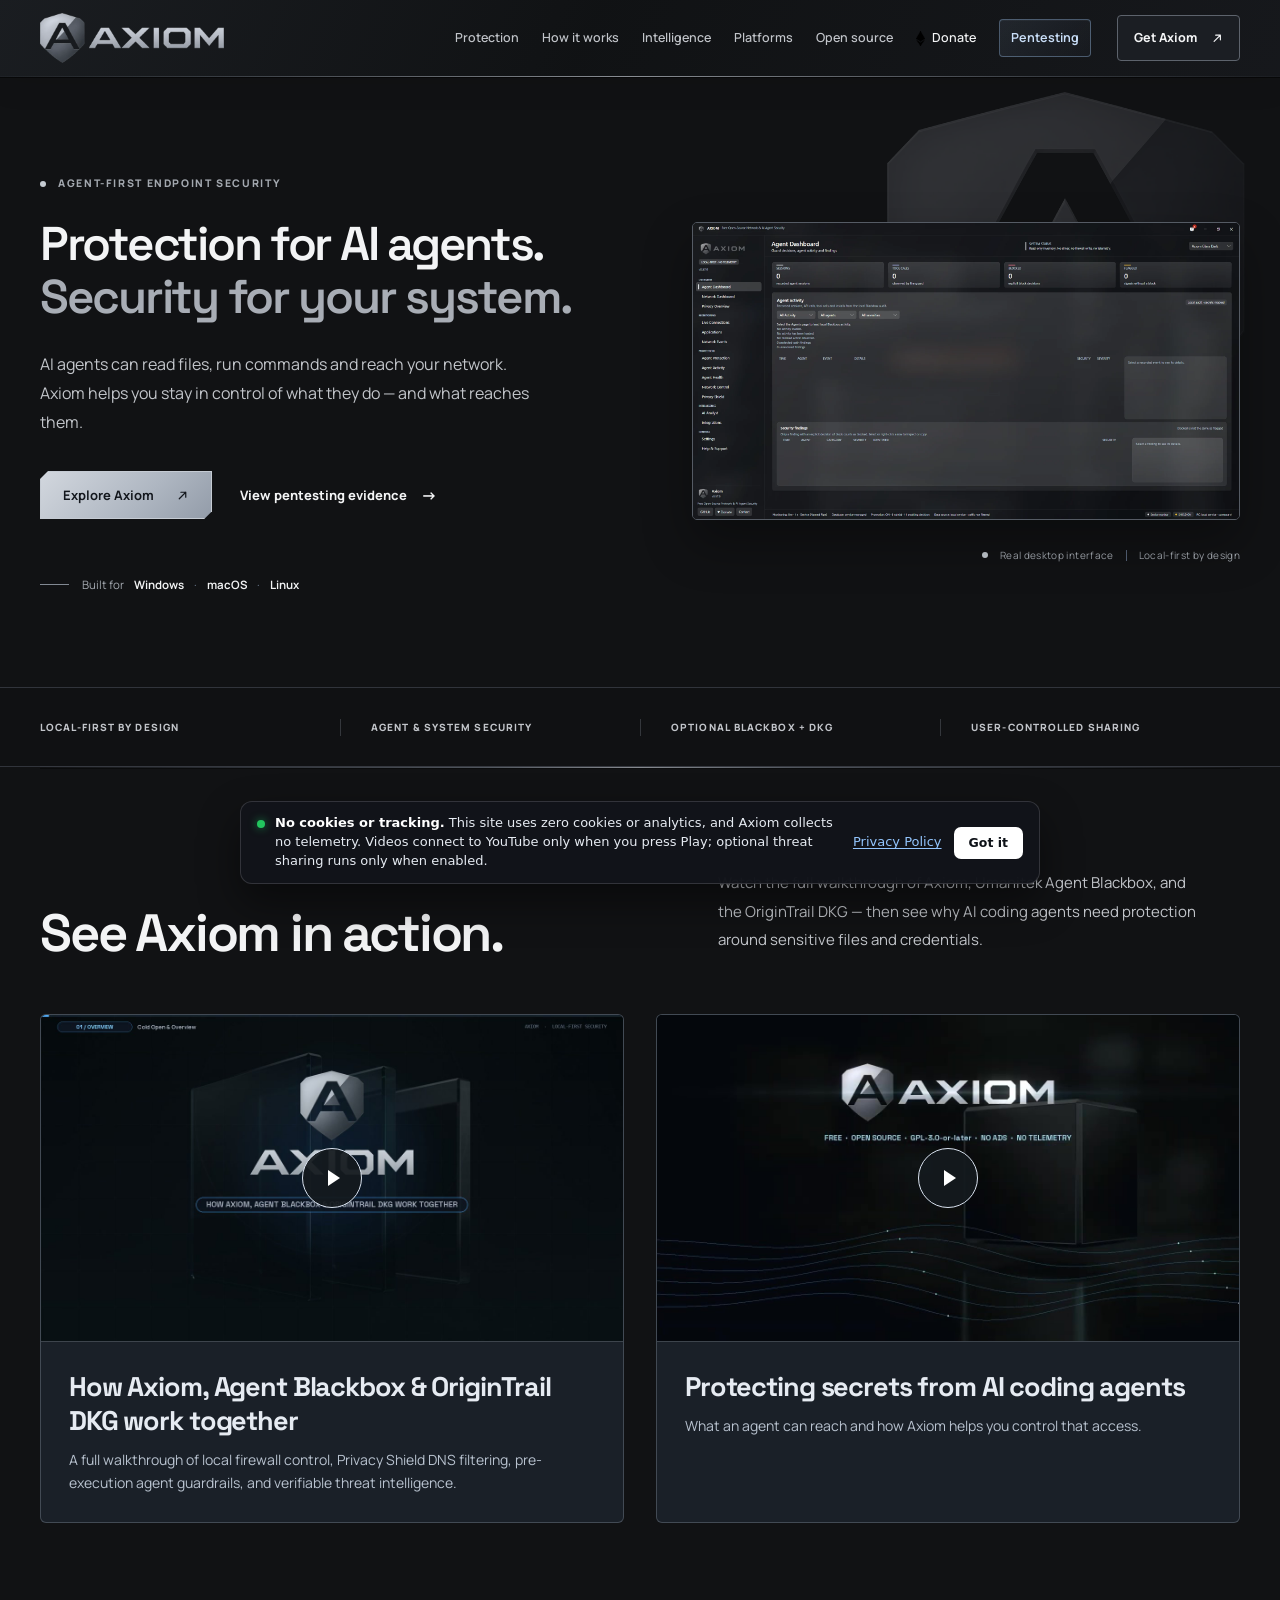
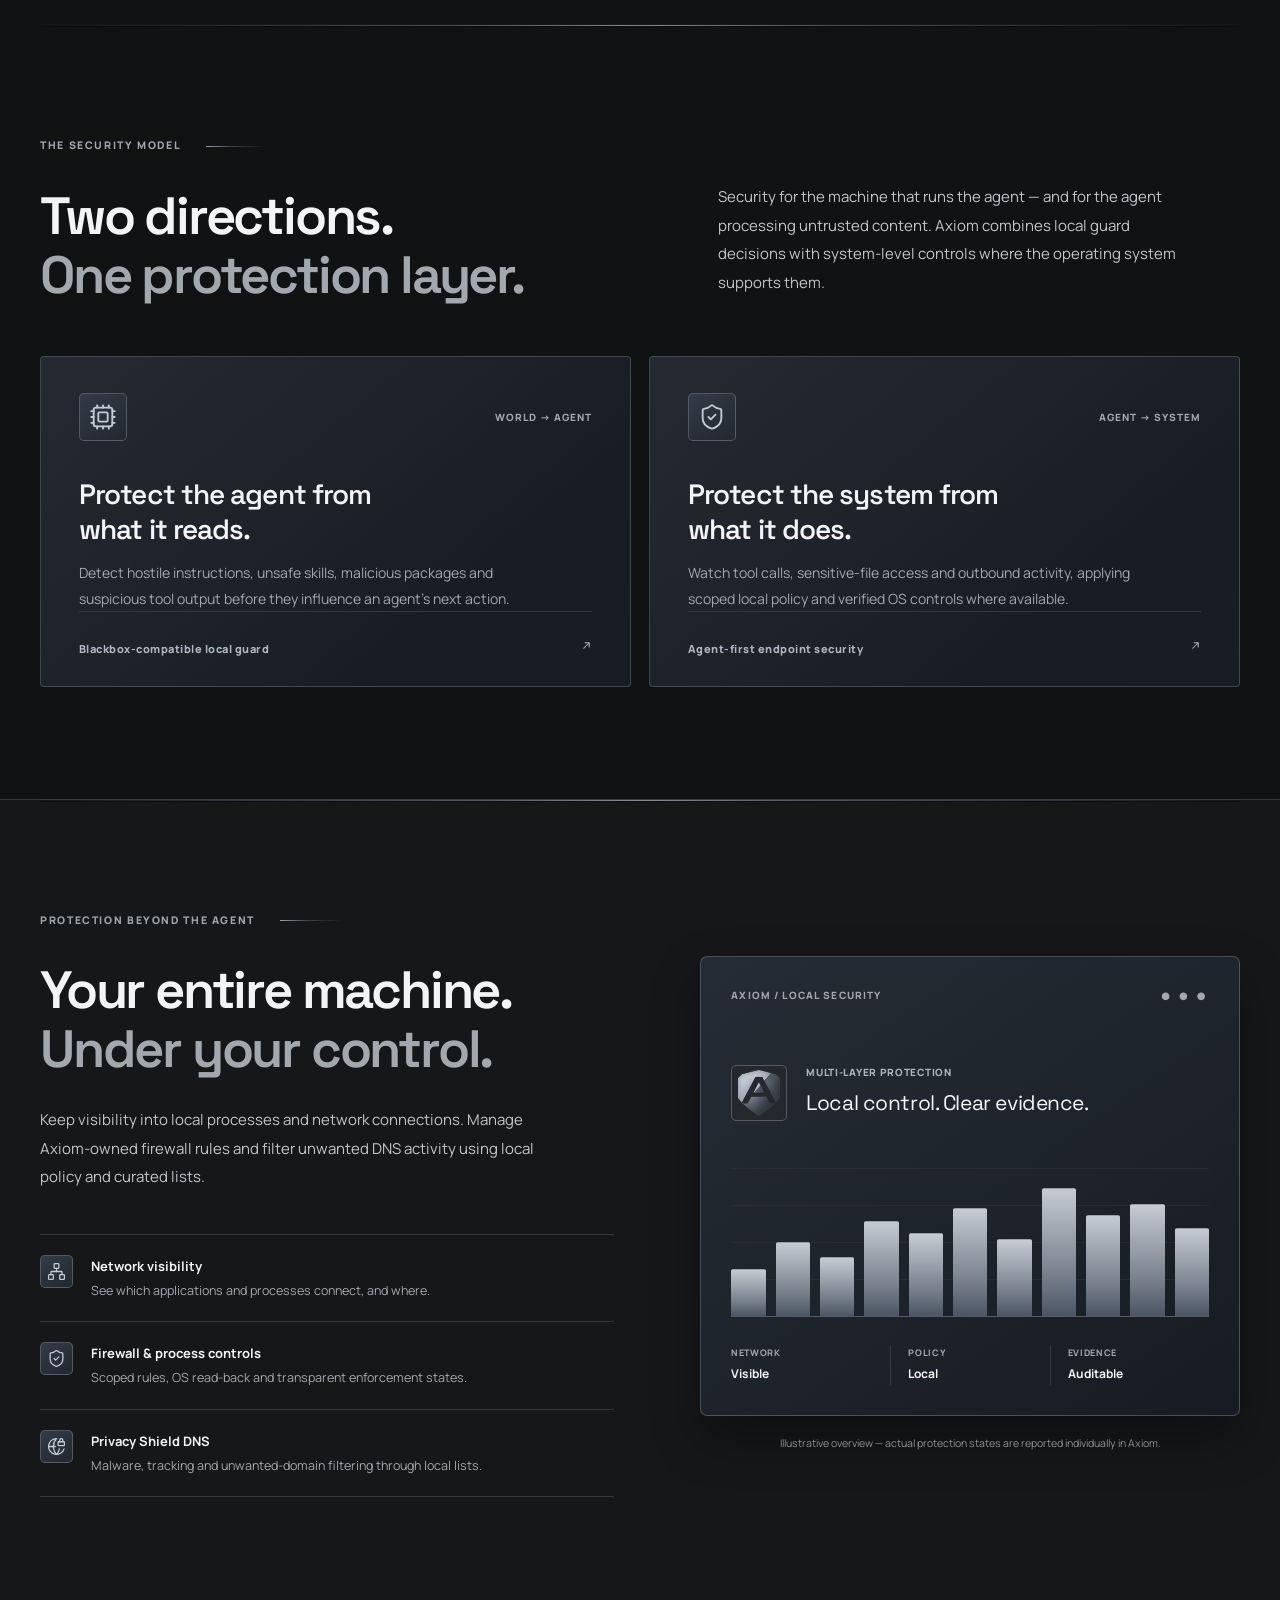
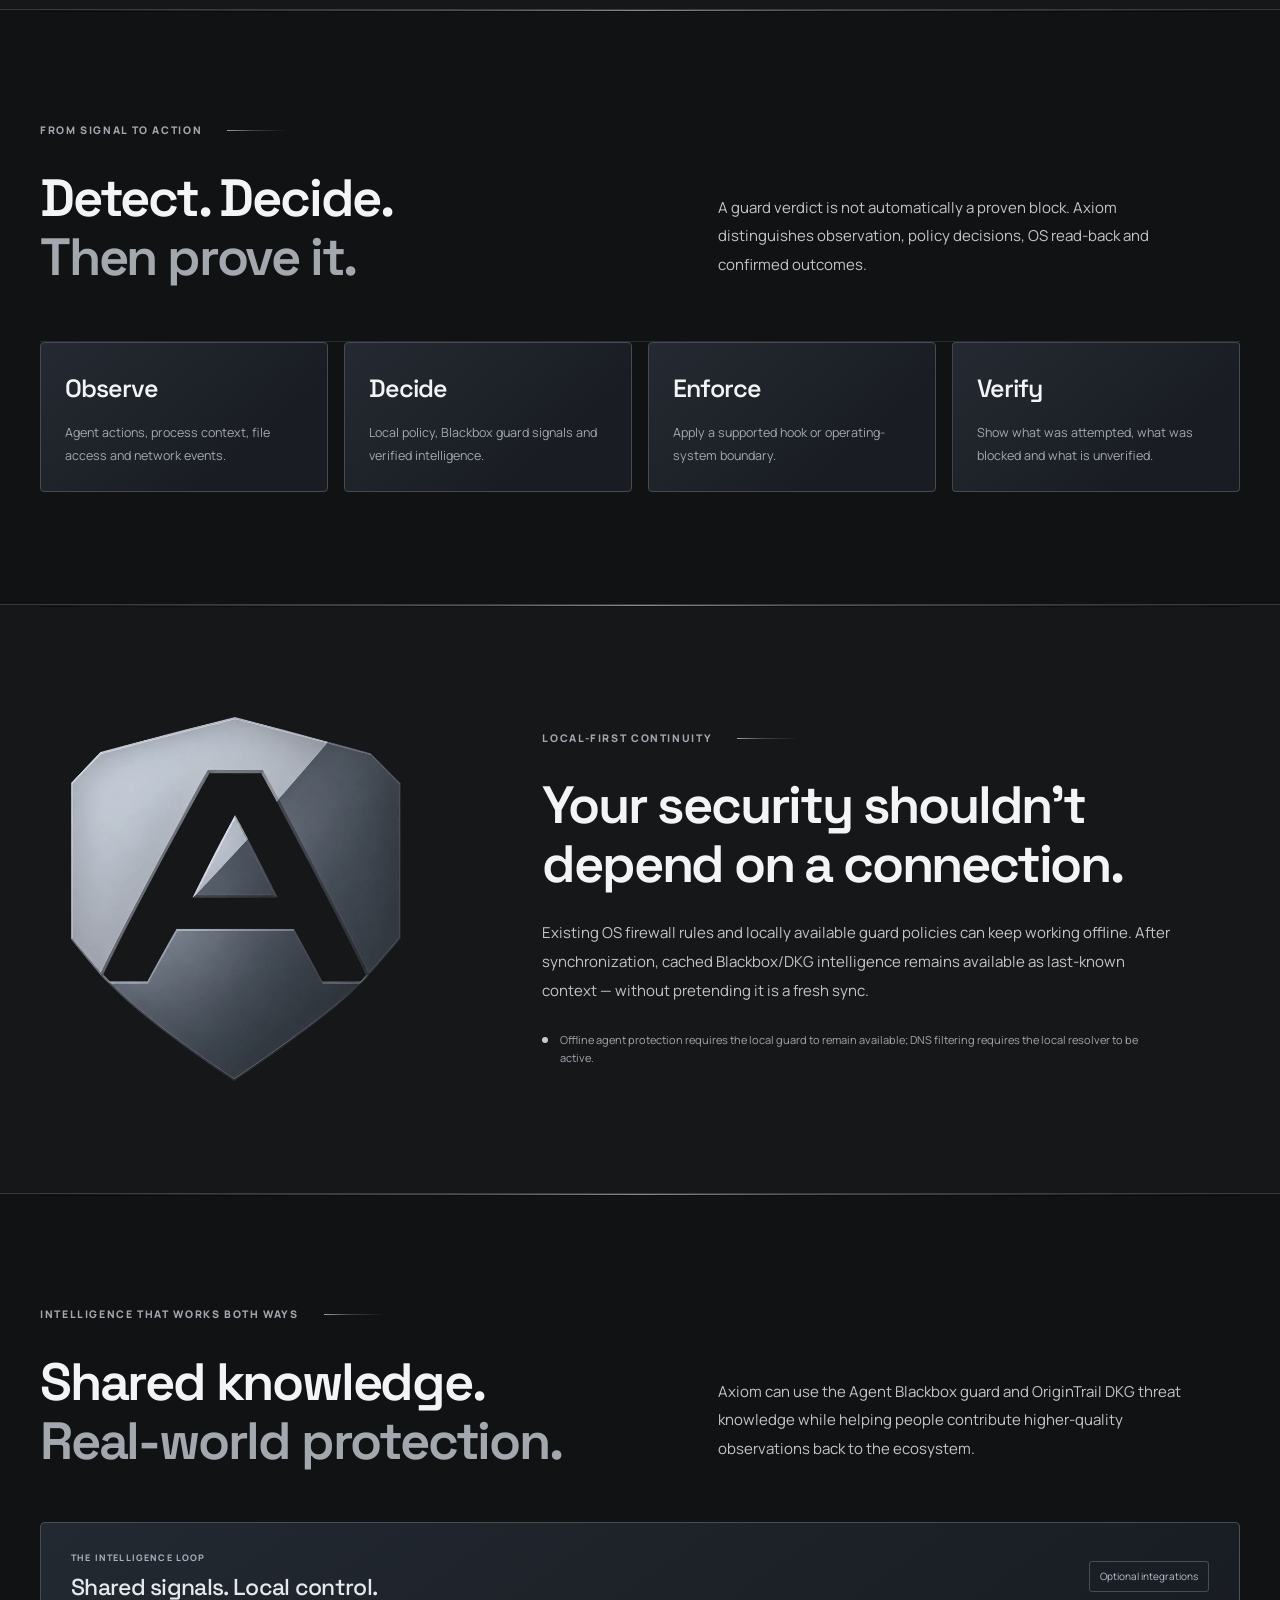
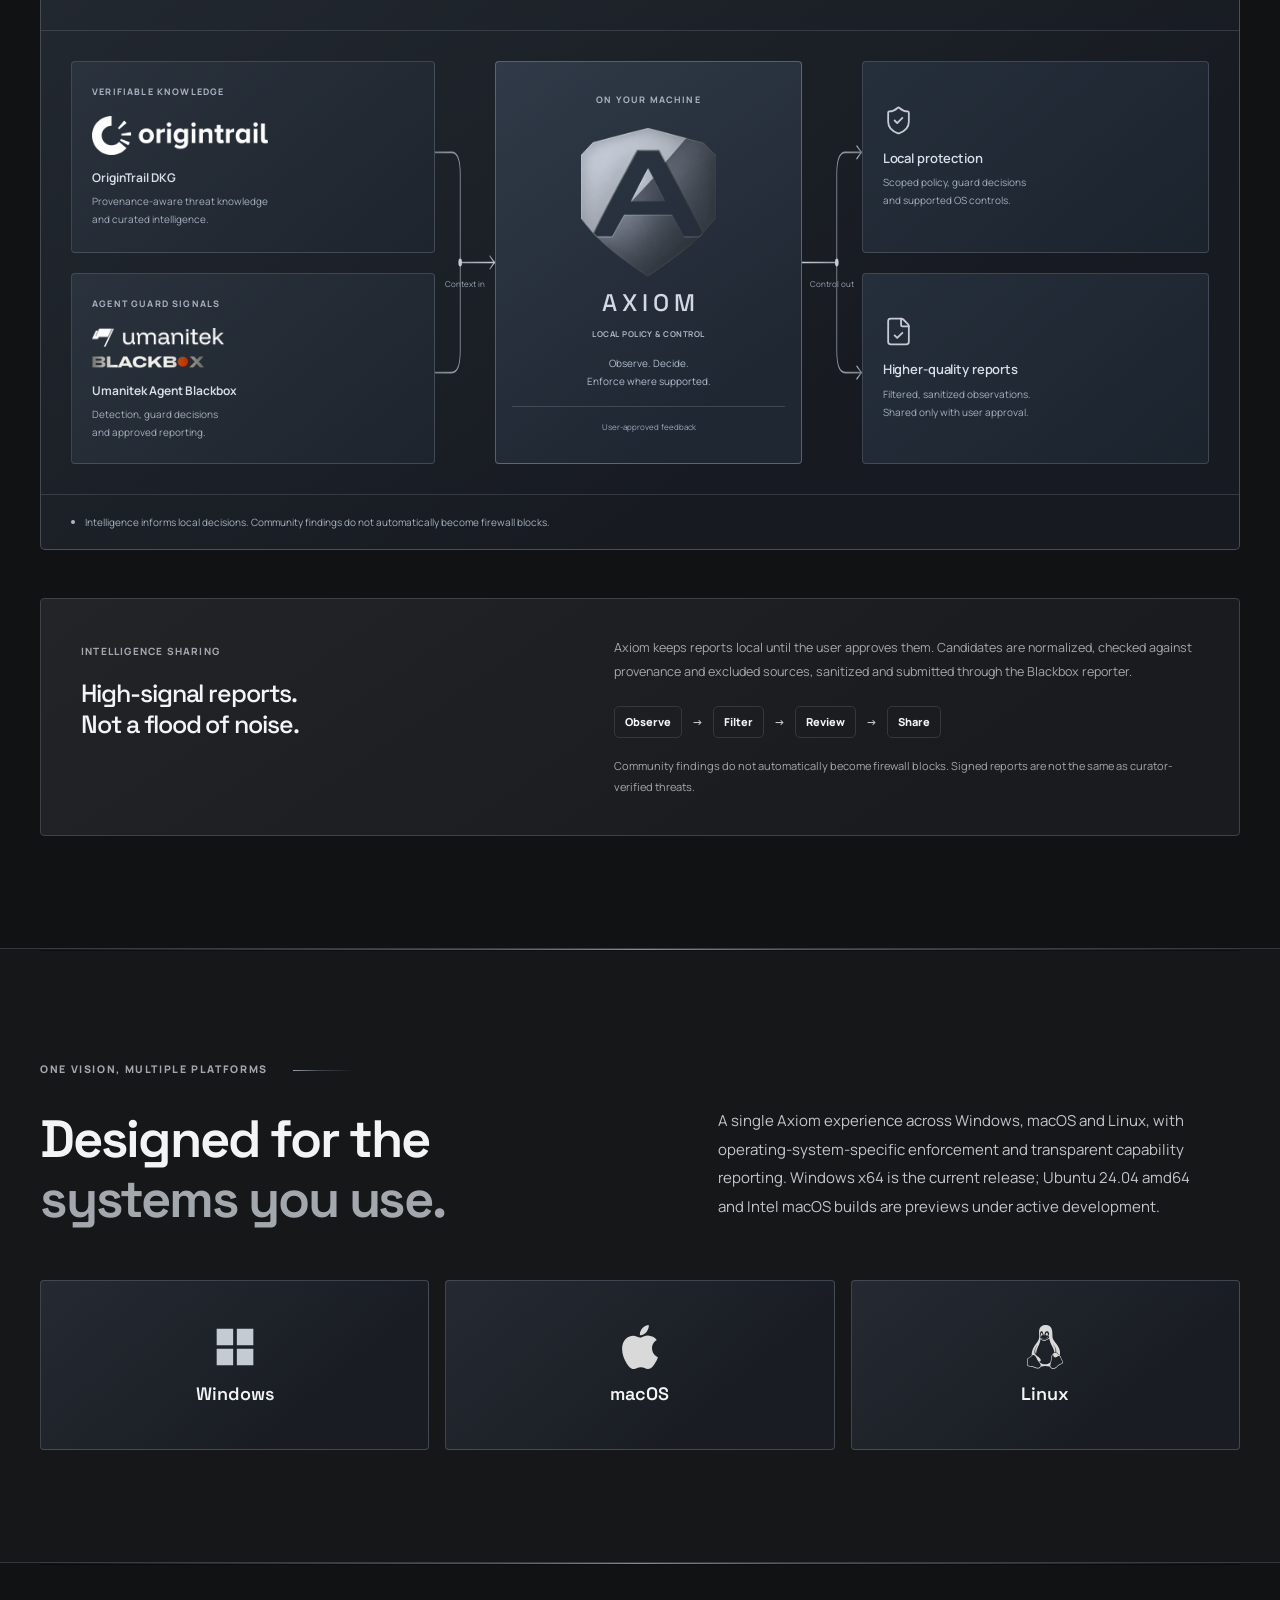
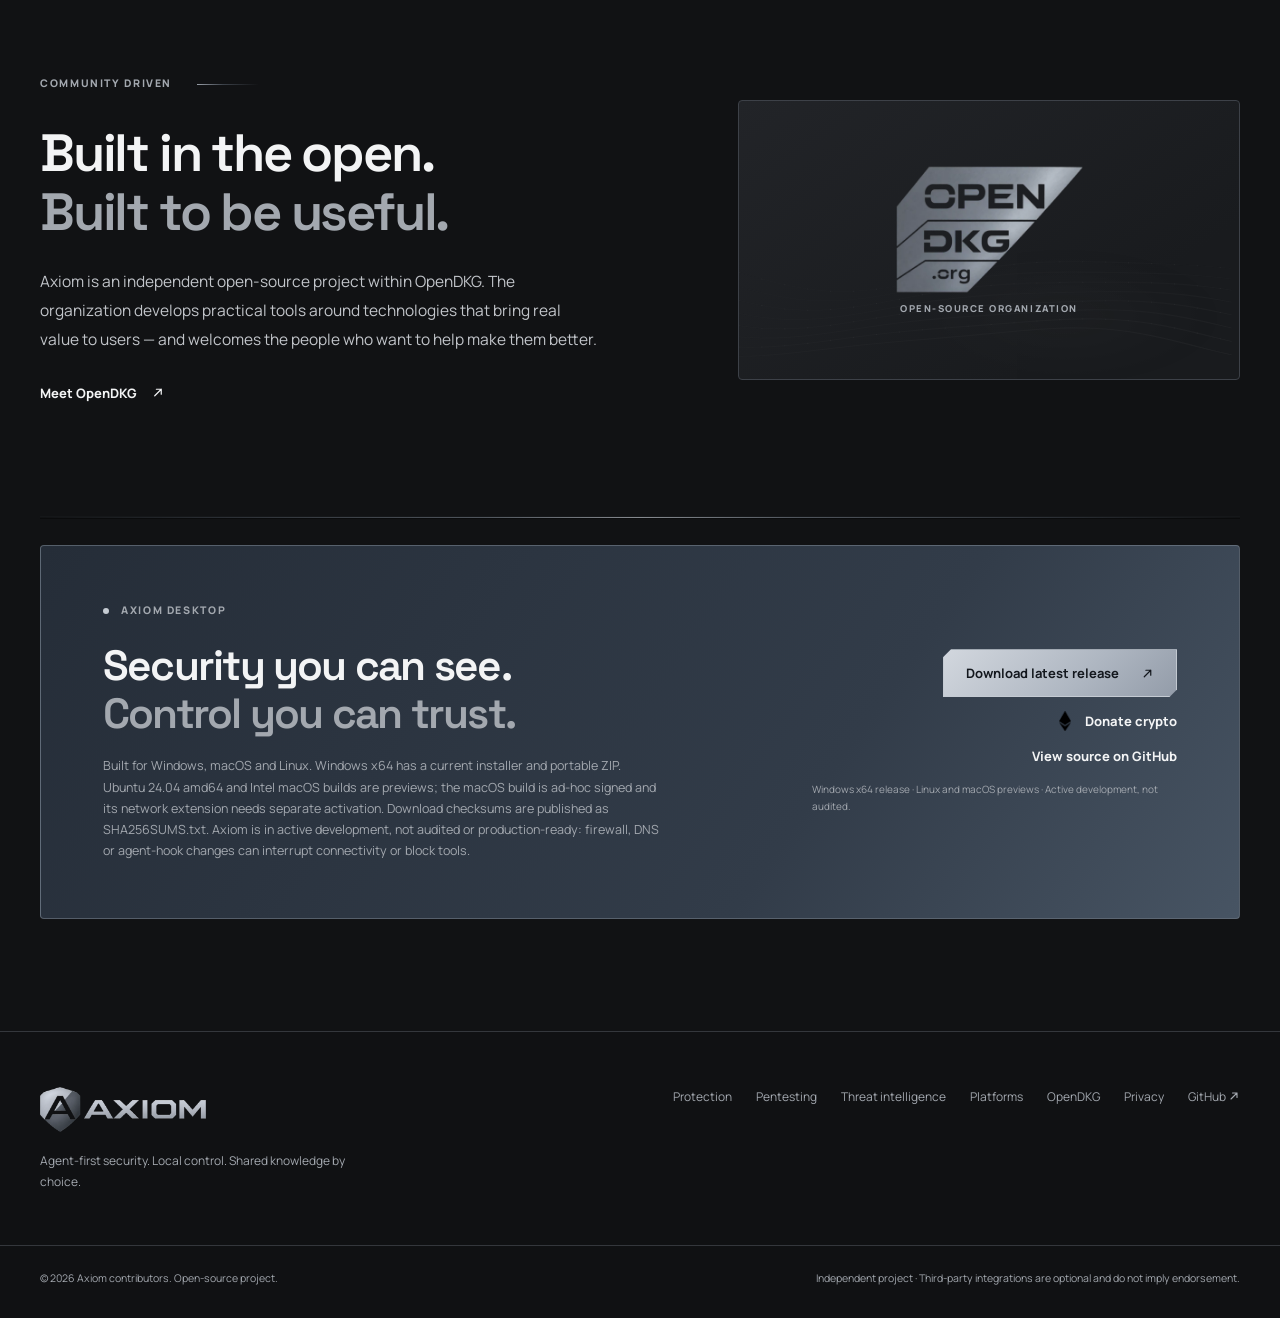
==== axiom/index.html @ 223e9788 "Initial commit: unify opendkg.org and axiom websites" ====
<!doctype html>
<!-- Source: OpenDKG/Axiom-Website. Served at https://opendkg.org/axiom/ via the opendkg.org Pages build. -->
<html lang="en">
<head>
  <meta charset="utf-8">
  <meta name="viewport" content="width=device-width, initial-scale=1">
  <meta name="theme-color" content="#111317">
  <meta name="description" content="Axiom is an agent-first, local-first security application for Windows, macOS and Linux. Protect AI agents and the systems they run on, with optional Agent Blackbox and OriginTrail DKG intelligence.">
  <meta property="og:type" content="website">
  <meta property="og:title" content="Axiom — Protection for AI agents and your system">
  <meta property="og:description" content="Agent-first protection. Local system controls. Shared intelligence, under your control.">
  <meta property="og:image" content="https://opendkg.org/axiom/assets/axiom-glass-dark-agent-dashboard.webp">
  <link rel="canonical" href="https://opendkg.org/axiom/">
  <meta property="og:url" content="https://opendkg.org/axiom/">
  <title>Axiom — Protection for AI agents and your system</title>
  <link rel="icon" type="image/png" href="assets/axiom-silver-32.png" sizes="32x32">
  <link rel="apple-touch-icon" href="assets/axiom-silver-180.png">
  <link rel="preload" href="assets/fonts/Manrope-var.ttf" as="font" type="font/ttf" crossorigin>
  <link rel="stylesheet" href="assets/site.css">
  <link rel="stylesheet" href="assets/titanium.css">
  <link rel="stylesheet" href="assets/refinements.css">
  <link rel="stylesheet" href="assets/silver-home.css">
  <link rel="stylesheet" href="assets/silver-effects.css">
  <link rel="stylesheet" href="assets/nav-donate.css">
  <link rel="stylesheet" href="assets/video-cards.css">
  <link rel="stylesheet" href="assets/privacy-notice.css">
  <script src="assets/site.js" defer></script>
  <script src="assets/videos.js" defer></script>
  <script src="assets/privacy-notice.js" defer></script>
</head>
<body class="home-page" id="top">
  <a class="skip-link" href="#main">Skip to content</a>
  <div class="site-frame">
    <header class="site-header">
      <div class="shell nav-bar">
        <a class="logo-link" href="#top" aria-label="Axiom — back to top"><img src="assets/axiom-silver-lockup.webp" width="1100" height="300" alt="Axiom"></a>
        <nav class="desktop-nav" aria-label="Main navigation">
          <a href="#protection">Protection</a>
          <a href="#how-it-works">How it works</a>
          <a href="#intelligence">Intelligence</a>
          <a href="#platforms">Platforms</a>
          <a href="#community">Open source</a>
          <a class="nav-donate" href="https://opendkg.org/donate/"><img src="assets/icons/ethereum.png" alt="" width="9" height="15">Donate</a>
          <a class="nav-pentesting" href="pentesting.html">Pentesting</a>
        </nav>
        <a class="nav-cta" href="#download">Get Axiom <svg class="link-arrow" viewBox="0 0 16 16" fill="none" stroke="currentColor" stroke-width="1.5" stroke-linecap="round" stroke-linejoin="round" aria-hidden="true" focusable="false"><path d="M4 12 12 4M6 4h6v6"/></svg></a>
        <button class="menu-toggle" type="button" aria-label="Open menu" aria-expanded="false" aria-controls="mobile-menu"><span></span><span></span></button>
      </div>
      <nav class="mobile-nav" id="mobile-menu" aria-label="Mobile navigation" hidden>
        <a href="#protection">Protection</a><a href="#how-it-works">How it works</a><a href="#intelligence">Intelligence</a><a href="#platforms">Platforms</a><a href="#community">Open source</a><a href="#download">Get Axiom</a>
        <a class="nav-donate" href="https://opendkg.org/donate/"><img src="assets/icons/ethereum.png" alt="" width="9" height="15">Donate</a>
        <a class="nav-pentesting" href="pentesting.html">Pentesting</a>
      </nav>
    </header>

    <main id="main">
      <section class="hero shell" aria-labelledby="hero-title">
        <div class="hero-copy">
          <div class="eyebrow"><span class="eyebrow-marker"></span> AGENT-FIRST ENDPOINT SECURITY</div>
          <h1 id="hero-title">Protection for AI agents.<br><em>Security for your system.</em></h1>
          <p class="hero-intro">AI agents can read files, run commands and reach your network. Axiom helps you stay in control of what they do — and what reaches them.</p>
          <div class="hero-actions"><a href="#protection" class="button button-primary">Explore Axiom <svg class="link-arrow" viewBox="0 0 16 16" fill="none" stroke="currentColor" stroke-width="1.5" stroke-linecap="round" stroke-linejoin="round" aria-hidden="true" focusable="false"><path d="M4 12 12 4M6 4h6v6"/></svg></a><a href="pentesting.html" class="text-link">View pentesting evidence <span aria-hidden="true">→</span></a></div>
          <div class="platform-line"><span class="platform-dash"></span> Built for <strong>Windows</strong><span class="dot">·</span><strong>macOS</strong><span class="dot">·</span><strong>Linux</strong></div>
        </div>
        <div class="hero-visual" aria-label="Real Axiom Glass Dark dashboard screenshot">
          <img class="hero-shield" src="assets/axiom-silver-shield.webp" width="640" height="702" alt="" aria-hidden="true">
          <div class="dashboard-frame">
            <img src="assets/axiom-glass-dark-agent-dashboard.webp" width="1920" height="1040" alt="Axiom Agent Dashboard in the Glass Dark theme, showing agent sessions, tool calls, and security findings" loading="eager" fetchpriority="high">
          </div>
          <div class="visual-caption"><span class="caption-pulse"></span> Real desktop interface <span class="caption-divider"></span> Local-first by design</div>
        </div>
      </section>

      <div class="trust-strip" aria-label="Design principles"><div class="shell strip-inner"><span>LOCAL-FIRST BY DESIGN</span><span>AGENT & SYSTEM SECURITY</span><span>OPTIONAL BLACKBOX + DKG</span><span>USER-CONTROLLED SHARING</span></div></div>

      <section class="section shell section-videos" id="videos" aria-labelledby="videos-title">
        <div class="section-head">
          <h2 id="videos-title">See Axiom in action.</h2>
          <p>Watch the full walkthrough of Axiom, Umanitek Agent Blackbox, and the OriginTrail DKG — then see why AI coding agents need protection around sensitive files and credentials.</p>
        </div>
        <div class="video-grid">
          <article class="video-card">
            <div class="video-preview">
              <a class="video-launch" href="https://youtu.be/mbIE4DqWYQU" data-video-id="mbIE4DqWYQU" aria-label="Play How Axiom, Agent Blackbox and OriginTrail DKG work together">
                <img src="assets/videos/axiom-explainer.jpg" width="1280" height="720" alt="" loading="lazy" decoding="async">
                <span class="video-play" aria-hidden="true"></span>
              </a>
            </div>
            <div class="video-copy">
              <h3>How Axiom, Agent Blackbox &amp; OriginTrail DKG work together</h3>
              <p>A full walkthrough of local firewall control, Privacy Shield DNS filtering, pre-execution agent guardrails, and verifiable threat intelligence.</p>
            </div>
          </article>
          <article class="video-card">
            <div class="video-preview">
              <a class="video-launch" href="https://youtu.be/QkPPoDt-GYQ" data-video-id="QkPPoDt-GYQ" aria-label="Play Protecting secrets from AI coding agents">
                <img src="assets/videos/agent-secrets.jpg" width="1280" height="720" alt="" loading="lazy" decoding="async">
                <span class="video-play" aria-hidden="true"></span>
              </a>
            </div>
            <div class="video-copy">
              <h3>Protecting secrets from AI coding agents</h3>
              <p>What an agent can reach and how Axiom helps you control that access.</p>
            </div>
          </article>
        </div>
      </section>

      <section class="section shell section-protection" id="protection" aria-labelledby="protection-title">
        <div class="section-label">THE SECURITY MODEL</div>
        <div class="section-head"><h2 id="protection-title">Two directions.<br><span>One protection layer.</span></h2><p>Security for the machine that runs the agent — and for the agent processing untrusted content. Axiom combines local guard decisions with system-level controls where the operating system supports them.</p></div>
        <div class="threat-pair">
          <article class="threat-panel">
            <div class="panel-heading"><span class="line-icon line-icon-agent" aria-hidden="true"><svg xmlns="http://www.w3.org/2000/svg" viewBox="0 0 24 24" fill="none" stroke="currentColor" stroke-width="1.6" stroke-linecap="round" stroke-linejoin="round" aria-hidden="true" focusable="false"><path d="M12 20v2"/><path d="M12 2v2"/><path d="M17 20v2"/><path d="M17 2v2"/><path d="M2 12h2"/><path d="M2 17h2"/><path d="M2 7h2"/><path d="M20 12h2"/><path d="M20 17h2"/><path d="M20 7h2"/><path d="M7 20v2"/><path d="M7 2v2"/><rect x="4" y="4" width="16" height="16" rx="2"/><rect x="8" y="8" width="8" height="8" rx="1"/></svg></span><span class="panel-index">WORLD → AGENT</span></div>
            <h3>Protect the agent from what it reads.</h3>
            <p>Detect hostile instructions, unsafe skills, malicious packages and suspicious tool output before they influence an agent's next action.</p>
            <div class="panel-foot">Blackbox-compatible local guard <svg class="link-arrow" viewBox="0 0 16 16" fill="none" stroke="currentColor" stroke-width="1.5" stroke-linecap="round" stroke-linejoin="round" aria-hidden="true" focusable="false"><path d="M4 12 12 4M6 4h6v6"/></svg></div>
          </article>
          <article class="threat-panel">
            <div class="panel-heading"><span class="line-icon line-icon-system" aria-hidden="true"><svg xmlns="http://www.w3.org/2000/svg" viewBox="0 0 24 24" fill="none" stroke="currentColor" stroke-width="1.6" stroke-linecap="round" stroke-linejoin="round" aria-hidden="true" focusable="false"><path d="M20 13c0 5-3.5 7.5-7.66 8.95a1 1 0 0 1-.67-.01C7.5 20.5 4 18 4 13V6a1 1 0 0 1 1-1c2 0 4.5-1.2 6.24-2.72a1.17 1.17 0 0 1 1.52 0C14.51 3.81 17 5 19 5a1 1 0 0 1 1 1z"/><path d="m9 12 2 2 4-4"/></svg></span><span class="panel-index">AGENT → SYSTEM</span></div>
            <h3>Protect the system from what it does.</h3>
            <p>Watch tool calls, sensitive-file access and outbound activity, applying scoped local policy and verified OS controls where available.</p>
            <div class="panel-foot">Agent-first endpoint security <svg class="link-arrow" viewBox="0 0 16 16" fill="none" stroke="currentColor" stroke-width="1.5" stroke-linecap="round" stroke-linejoin="round" aria-hidden="true" focusable="false"><path d="M4 12 12 4M6 4h6v6"/></svg></div>
          </article>
        </div>
      </section>

      <section class="section section-os" id="system" aria-labelledby="system-title">
        <div class="shell os-layout"><div class="os-copy"><div class="section-label">PROTECTION BEYOND THE AGENT</div><h2 id="system-title">Your entire machine.<br><span>Under your control.</span></h2><p>Keep visibility into local processes and network connections. Manage Axiom-owned firewall rules and filter unwanted DNS activity using local policy and curated lists.</p><ul class="feature-list"><li><span class="mini-icon" aria-hidden="true"><svg xmlns="http://www.w3.org/2000/svg" viewBox="0 0 24 24" fill="none" stroke="currentColor" stroke-width="1.6" stroke-linecap="round" stroke-linejoin="round" aria-hidden="true" focusable="false"><rect x="16" y="16" width="6" height="6" rx="1"/><rect x="2" y="16" width="6" height="6" rx="1"/><rect x="9" y="2" width="6" height="6" rx="1"/><path d="M5 16v-3a1 1 0 0 1 1-1h12a1 1 0 0 1 1 1v3"/><path d="M12 12V8"/></svg></span><div><strong>Network visibility</strong><span>See which applications and processes connect, and where.</span></div></li><li><span class="mini-icon" aria-hidden="true"><svg xmlns="http://www.w3.org/2000/svg" viewBox="0 0 24 24" fill="none" stroke="currentColor" stroke-width="1.6" stroke-linecap="round" stroke-linejoin="round" aria-hidden="true" focusable="false"><path d="M20 13c0 5-3.5 7.5-7.66 8.95a1 1 0 0 1-.67-.01C7.5 20.5 4 18 4 13V6a1 1 0 0 1 1-1c2 0 4.5-1.2 6.24-2.72a1.17 1.17 0 0 1 1.52 0C14.51 3.81 17 5 19 5a1 1 0 0 1 1 1z"/><path d="m9 12 2 2 4-4"/></svg></span><div><strong>Firewall & process controls</strong><span>Scoped rules, OS read-back and transparent enforcement states.</span></div></li><li><span class="mini-icon" aria-hidden="true"><svg xmlns="http://www.w3.org/2000/svg" viewBox="0 0 24 24" fill="none" stroke="currentColor" stroke-width="1.6" stroke-linecap="round" stroke-linejoin="round" aria-hidden="true" focusable="false"><path d="M15.686 15A14.5 14.5 0 0 1 12 22a14.5 14.5 0 0 1 0-20 10 10 0 1 0 9.542 13"/><path d="M2 12h8.5"/><path d="M20 6V4a2 2 0 1 0-4 0v2"/><rect width="8" height="5" x="14" y="6" rx="1"/></svg></span><div><strong>Privacy Shield DNS</strong><span>Malware, tracking and unwanted-domain filtering through local lists.</span></div></li></ul></div><div class="os-art"><div class="os-surface"><div class="os-surface-top"><span class="os-label">AXIOM / LOCAL SECURITY</span><span class="os-dots">● ● ●</span></div><div class="os-insight"><img class="os-insight-mark" src="assets/axiom-silver-shield.webp" width="56" height="56" alt="" loading="lazy"><div><span class="metric-caption">MULTI-LAYER PROTECTION</span><div class="os-insight-title">Local control. Clear evidence.</div></div></div><div class="os-bars"><span style="--v:34%"></span><span style="--v:54%"></span><span style="--v:43%"></span><span style="--v:69%"></span><span style="--v:60%"></span><span style="--v:78%"></span><span style="--v:56%"></span><span style="--v:93%"></span><span style="--v:73%"></span><span style="--v:81%"></span><span style="--v:64%"></span></div><div class="os-stats"><div><span>NETWORK</span><strong>Visible</strong></div><div><span>POLICY</span><strong>Local</strong></div><div><span>EVIDENCE</span><strong>Auditable</strong></div></div></div><p class="art-caption">Illustrative overview — actual protection states are reported individually in Axiom.</p></div></div>
      </section>

      <section class="section shell method" id="how-it-works" aria-labelledby="method-title"><div class="section-label">FROM SIGNAL TO ACTION</div><div class="section-head"><h2 id="method-title">Detect. Decide.<br><span>Then prove it.</span></h2><p>A guard verdict is not automatically a proven block. Axiom distinguishes observation, policy decisions, OS read-back and confirmed outcomes.</p></div><div class="steps"><div class="step"><h3>Observe</h3><p>Agent actions, process context, file access and network events.</p></div><div class="step"><h3>Decide</h3><p>Local policy, Blackbox guard signals and verified intelligence.</p></div><div class="step"><h3>Enforce</h3><p>Apply a supported hook or operating-system boundary.</p></div><div class="step"><h3>Verify</h3><p>Show what was attempted, what was blocked and what is unverified.</p></div></div></section>

      <section class="section section-offline" id="offline" aria-labelledby="offline-title"><div class="shell offline-layout"><div class="offline-mark" aria-hidden="true"><img src="assets/axiom-silver-shield.webp" width="640" height="702" alt="" loading="lazy"></div><div class="offline-copy"><div class="section-label">LOCAL-FIRST CONTINUITY</div><h2 id="offline-title">Your security shouldn't depend on a connection.</h2><p>Existing OS firewall rules and locally available guard policies can keep working offline. After synchronization, cached Blackbox/DKG intelligence remains available as last-known context — without pretending it is a fresh sync.</p><div class="offline-footnote"><span class="footnote-mark"></span> Offline agent protection requires the local guard to remain available; DNS filtering requires the local resolver to be active.</div></div></div></section>

      <section class="section shell intelligence" id="intelligence" aria-labelledby="intelligence-title"><div class="section-label">INTELLIGENCE THAT WORKS BOTH WAYS</div><div class="section-head"><h2 id="intelligence-title">Shared knowledge.<br><span>Real-world protection.</span></h2><p>Axiom can use the Agent Blackbox guard and OriginTrail DKG threat knowledge while helping people contribute higher-quality observations back to the ecosystem.</p></div><figure id="intelligence-map" class="intelligence-map" aria-labelledby="intelligence-map-title" aria-describedby="intelligence-map-note">
   <div class="intelligence-map-heading"><div><span class="map-eyebrow">THE INTELLIGENCE LOOP</span><h3 id="intelligence-map-title">Shared signals. Local control.</h3></div><span class="map-optional">Optional integrations</span></div>
   <div class="intelligence-map-grid">
     <div class="map-partners">
       <article class="map-partner"><span class="map-node-label">VERIFIABLE KNOWLEDGE</span><img class="map-origintrail" src="assets/brands/origintrail.webp" width="416" height="94" alt="OriginTrail" loading="lazy"><h4>OriginTrail DKG</h4><p>Provenance-aware threat knowledge<br>and curated intelligence.</p></article>
       <article class="map-partner"><span class="map-node-label">AGENT GUARD SIGNALS</span><div class="map-blackbox-lockup"><img class="map-umanitek" src="assets/brands/umanitek.webp" width="280" height="37" alt="Umanitek" loading="lazy"><img class="map-blackbox" src="assets/brands/blackbox.webp" width="480" height="53" alt="Agent Blackbox" loading="lazy"></div><h4>Umanitek Agent Blackbox</h4><p>Detection, guard decisions<br>and approved reporting.</p></article>
     </div>
     <div class="map-connector map-connector-in" aria-hidden="true"><svg viewBox="0 0 100 300" preserveAspectRatio="none"><defs><linearGradient id="map-line-in" x1="0" x2="1"><stop stop-color="#747d89"/><stop offset="1" stop-color="#c5cbd3"/></linearGradient></defs><path d="M0 68H28Q42 68 42 84V216Q42 232 28 232H0M42 150H100"/><circle cx="42" cy="150" r="3"/><path class="map-arrow" d="m91 145 8 5-8 5"/></svg><span>Context in</span></div>
     <div class="map-axiom"><span class="map-node-label">ON YOUR MACHINE</span><img src="assets/axiom-silver-shield.webp" width="640" height="704" alt="Axiom shield" loading="lazy"><strong>AXIOM</strong><span class="map-core-tag">LOCAL POLICY &amp; CONTROL</span><p>Observe. Decide.<br>Enforce where supported.</p><div class="map-return-label">User-approved feedback</div></div>
     <div class="map-connector map-connector-out" aria-hidden="true"><svg viewBox="0 0 100 300" preserveAspectRatio="none"><defs><linearGradient id="map-line-out" x1="0" x2="1"><stop stop-color="#c5cbd3"/><stop offset="1" stop-color="#747d89"/></linearGradient></defs><path d="M0 150H58M100 68H72Q58 68 58 84V216Q58 232 72 232H100"/><circle cx="58" cy="150" r="3"/><path class="map-arrow" d="m91 63 8 5-8 5m0 154 8 5-8 5"/></svg><span>Control out</span></div>
     <div class="map-outcomes"><article class="map-outcome"><span class="map-outcome-icon"><svg xmlns="http://www.w3.org/2000/svg" viewBox="0 0 24 24" fill="none" stroke="currentColor" stroke-width="1.6" stroke-linecap="round" stroke-linejoin="round" aria-hidden="true" focusable="false"><path d="M20 13c0 5-3.5 7.5-7.66 8.95a1 1 0 0 1-.67-.01C7.5 20.5 4 18 4 13V6a1 1 0 0 1 1-1c2 0 4.5-1.2 6.24-2.72a1.17 1.17 0 0 1 1.52 0C14.51 3.81 17 5 19 5a1 1 0 0 1 1 1z"/><path d="m9 12 2 2 4-4"/></svg></span><div><h4>Local protection</h4><p>Scoped policy, guard decisions<br>and supported OS controls.</p></div></article><article class="map-outcome"><span class="map-outcome-icon"><svg xmlns="http://www.w3.org/2000/svg" viewBox="0 0 24 24" fill="none" stroke="currentColor" stroke-width="1.6" stroke-linecap="round" stroke-linejoin="round" aria-hidden="true" focusable="false"><path d="M6 22a2 2 0 0 1-2-2V4a2 2 0 0 1 2-2h8a2.4 2.4 0 0 1 1.704.706l3.588 3.588A2.4 2.4 0 0 1 20 8v12a2 2 0 0 1-2 2z"/><path d="M14 2v5a1 1 0 0 0 1 1h5"/><path d="m9 15 2 2 4-4"/></svg></span><div><h4>Higher-quality reports</h4><p>Filtered, sanitized observations.<br>Shared only with user approval.</p></div></article></div>
   </div>
   <figcaption id="intelligence-map-note"><span class="map-foot-dot" aria-hidden="true"></span>Intelligence informs local decisions. Community findings do not automatically become firewall blocks.</figcaption>
 </figure><div class="reporting"><div><span class="reporting-label">INTELLIGENCE SHARING</span><h3>High-signal reports.<br>Not a flood of noise.</h3></div><div><p>Axiom keeps reports local until the user approves them. Candidates are normalized, checked against provenance and excluded sources, sanitized and submitted through the Blackbox reporter.</p><div class="reporting-flow" aria-label="Evidence reporting process"><span>Observe</span><b>→</b><span>Filter</span><b>→</b><span>Review</span><b>→</b><span>Share</span></div><p class="reporting-note">Community findings do not automatically become firewall blocks. Signed reports are not the same as curator-verified threats.</p></div></div></section>

      <section class="section platforms-section" id="platforms" aria-labelledby="platforms-title"><div class="shell"><div class="section-label">ONE VISION, MULTIPLE PLATFORMS</div><div class="section-head"><h2 id="platforms-title">Designed for the<br><span>systems you use.</span></h2><p>A single Axiom experience across Windows, macOS and Linux, with operating-system-specific enforcement and transparent capability reporting. Windows x64 is the current release; Ubuntu 24.04 amd64 and Intel macOS builds are previews under active development.</p></div><div class="platform-grid"><div class="platform-card"><span class="platform-symbol" aria-hidden="true"><svg viewBox="0 0 24 24" fill="currentColor" focusable="false"><path d="M2 2h9v9H2zM13 2h9v9h-9zM2 13h9v9H2zM13 13h9v9h-9z"/></svg></span><strong>Windows</strong></div><div class="platform-card"><span class="platform-symbol" aria-hidden="true"><img src="assets/icons/apple.svg" width="44" height="44" alt="" loading="lazy"></span><strong>macOS</strong></div><div class="platform-card"><span class="platform-symbol" aria-hidden="true"><img src="assets/icons/linux.svg" width="44" height="44" alt="" loading="lazy"></span><strong>Linux</strong></div></div></div></section>

      <section class="section shell community" id="community" aria-labelledby="community-title"><div class="community-main"><div><div class="section-label">COMMUNITY DRIVEN</div><h2 id="community-title">Built in the open.<br><span>Built to be useful.</span></h2><p>Axiom is an independent open-source project within OpenDKG. The organization develops practical tools around technologies that bring real value to users — and welcomes the people who want to help make them better.</p><a class="text-link" href="https://github.com/OpenDKG" target="_blank" rel="noopener noreferrer">Meet OpenDKG <svg class="link-arrow" viewBox="0 0 16 16" fill="none" stroke="currentColor" stroke-width="1.5" stroke-linecap="round" stroke-linejoin="round" aria-hidden="true" focusable="false"><path d="M4 12 12 4M6 4h6v6"/></svg></a></div><div class="community-brand">
              <img class="community-wave" src="assets/opendkg-wave.svg" width="621" height="180" alt="" loading="lazy" decoding="async" aria-hidden="true">
              <img class="community-lockup" src="assets/opendkg-titanium.webp" width="420" height="294" loading="lazy" decoding="async" alt="OpenDKG logo"><small>OPEN-SOURCE ORGANIZATION</small>
            </div></div></section>

      <section class="section shell download-section" id="download" aria-labelledby="download-title"><div class="download-box"><div><div class="eyebrow"><span class="eyebrow-marker"></span> AXIOM DESKTOP</div><h2 id="download-title">Security you can see.<br><span>Control you can trust.</span></h2><p>Built for Windows, macOS and Linux. Windows x64 has a current installer and portable ZIP. Ubuntu 24.04 amd64 and Intel macOS builds are previews; the macOS build is ad-hoc signed and its network extension needs separate activation. Download checksums are published as SHA256SUMS.txt. Axiom is in active development, not audited or production-ready: firewall, DNS or agent-hook changes can interrupt connectivity or block tools.</p></div><div class="download-actions"><a class="button button-primary" href="https://github.com/OpenDKG/Axiom/releases/latest" target="_blank" rel="noopener noreferrer">Download latest release <svg class="link-arrow" viewBox="0 0 16 16" fill="none" stroke="currentColor" stroke-width="1.5" stroke-linecap="round" stroke-linejoin="round" aria-hidden="true" focusable="false"><path d="M4 12 12 4M6 4h6v6"/></svg></a><a class="text-link" href="https://opendkg.org/donate/"><img src="assets/icons/ethereum.png" alt="" width="12" height="20">Donate crypto</a><a class="text-link" href="https://github.com/OpenDKG/Axiom" target="_blank" rel="noopener noreferrer">View source on GitHub</a><span>Windows x64 release · Linux and macOS previews · Active development, not audited.</span></div></div></section>
    </main>

    <footer class="site-footer"><div class="shell footer-main"><div class="footer-brand"><a href="#top" aria-label="Axiom — back to top"><img src="assets/axiom-silver-lockup.webp" width="1100" height="300" loading="lazy" alt="Axiom"></a><p>Agent-first security. Local control. Shared knowledge by choice.</p></div><div class="footer-links"><a href="#protection">Protection</a><a href="pentesting.html">Pentesting</a><a href="#intelligence">Threat intelligence</a><a href="#platforms">Platforms</a><a href="#community">OpenDKG</a><a href="https://opendkg.org/privacy/">Privacy</a><a href="https://github.com/OpenDKG" target="_blank" rel="noopener noreferrer">GitHub <svg class="link-arrow" viewBox="0 0 16 16" fill="none" stroke="currentColor" stroke-width="1.5" stroke-linecap="round" stroke-linejoin="round" aria-hidden="true" focusable="false"><path d="M4 12 12 4M6 4h6v6"/></svg></a></div></div><div class="shell footer-bottom"><span>© <span id="year">2026</span> Axiom contributors. Open-source project.</span><span>Independent project · Third-party integrations are optional and do not imply endorsement.</span></div></footer>
  </div>

  <aside id="privacy-notice" class="privacy-notice" role="region" aria-label="Privacy notice">
    <div class="privacy-notice-inner">
      <p class="privacy-notice-copy">
        <span class="privacy-notice-dot" aria-hidden="true"></span>
        <span><strong>No cookies or tracking.</strong> This site uses zero cookies or analytics, and Axiom collects no telemetry. Videos connect to YouTube only when you press Play; optional threat sharing runs only when enabled.</span>
      </p>
      <div class="privacy-notice-actions">
        <a class="privacy-notice-link" href="https://opendkg.org/privacy/">Privacy Policy</a>
        <button type="button" class="privacy-notice-btn" id="privacy-notice-dismiss">Got it</button>
      </div>
    </div>
  </aside>
</body>
</html>
---- axiom/assets/site.css ----
@font-face{font-family:Manrope;src:url('fonts/Manrope-var.ttf') format('truetype');font-style:normal;font-weight:200 800;font-display:swap}
@font-face{font-family:SpaceGrotesk;src:url('fonts/SpaceGrotesk-var.ttf') format('truetype');font-style:normal;font-weight:300 700;font-display:swap}
:root{color-scheme:dark;--bg:#0b0f15;--paper:#0e141d;--surface:#111923;--border:rgba(159,183,217,.13);--white:#f3f6fb;--soft:#b4bfd1;--muted:#8190a6;--blue:#80b9ed;--indigo:#a69cdb;--cyan:#8acbd6;--container:1280px}
*,*::before,*::after{box-sizing:border-box}
html{scroll-behavior:smooth;scroll-padding-top:85px}
body{margin:0;overflow-x:clip;background:var(--bg);color:var(--white);font:400 15.5px/1.7 Manrope,system-ui,sans-serif;-webkit-font-smoothing:antialiased}
body::before{content:"";position:absolute;z-index:-1;inset:0 0 auto;height:1120px;background:radial-gradient(ellipse 750px 590px at 92% 12%,rgba(40,73,115,.18),transparent 80%),radial-gradient(ellipse 700px 520px at 25% 20%,rgba(40,51,77,.14),transparent 80%);pointer-events:none}
a{color:inherit}img{max-width:100%;height:auto}button{font:inherit}button,a{-webkit-tap-highlight-color:transparent}::selection{background:#37577a;color:#fff}
:focus-visible{outline:2px solid var(--blue);outline-offset:4px;border-radius:3px}
[hidden]{display:none!important}.skip-link{position:absolute;left:20px;top:-80px;background:#fff;color:#101720;padding:12px 18px;z-index:100}.skip-link:focus{top:12px}
.shell{max-width:var(--container);padding-left:40px;padding-right:40px;margin-left:auto;margin-right:auto}
.site-header{position:sticky;top:0;z-index:80;background:rgba(11,15,21,.91);border-bottom:1px solid rgba(161,177,206,.075);backdrop-filter:blur(24px);-webkit-backdrop-filter:blur(24px)}
.nav-bar{height:82px;display:flex;align-items:center;gap:36px}.logo-link{display:inline-flex;align-items:center;flex-shrink:0}.logo-link img{width:156px;height:auto;object-fit:contain}.desktop-nav{display:flex;align-items:center;gap:30px;margin-left:auto}.desktop-nav a{font-size:12.5px;color:#a7b0c1;text-decoration:none;font-weight:550;transition:color .2s}.desktop-nav a:hover{color:#fff}.nav-cta{display:inline-flex;align-items:center;gap:14px;white-space:nowrap;text-decoration:none;font-weight:750;font-size:12.5px;color:#d8e9fa;border:1px solid rgba(141,183,225,.26);border-radius:8px;padding:11px 16px;background:rgba(117,165,215,.055);transition:background .2s,border .2s}.nav-cta:hover{background:rgba(117,165,215,.15);border-color:rgba(141,183,225,.52)}.nav-cta span{font-size:15px;color:var(--blue)}.menu-toggle{display:none;border:1px solid var(--border);background:rgba(255,255,255,.04);border-radius:8px;width:44px;height:42px;align-items:center;justify-content:center;gap:5px;flex-direction:column;cursor:pointer}.menu-toggle span{width:17px;height:2px;background:#e4ebf6;transition:transform .2s}.menu-toggle[aria-expanded=true] span:first-child{transform:translateY(3.5px) rotate(45deg)}.menu-toggle[aria-expanded=true] span:last-child{transform:translateY(-3.5px) rotate(-45deg)}.mobile-nav{padding:8px 28px 20px;border-top:1px solid var(--border)}.mobile-nav a{display:block;color:var(--soft);text-decoration:none;padding:11px 0;font-size:14px}
.hero{display:grid;grid-template-columns:51% 49%;align-items:center;min-height:650px;padding-top:80px;padding-bottom:100px;position:relative}.hero-copy{position:relative;z-index:2}.eyebrow,.section-label{color:#93aed0;font-size:10.5px;letter-spacing:.155em;font-weight:800;display:flex;align-items:center;gap:12px}.eyebrow-marker{width:6px;height:6px;background:#82b9e5;border-radius:50%;box-shadow:0 0 0 4px rgba(121,185,229,.09)}
h1,h2,h3,p{margin:0}h1,h2,h3{letter-spacing:-.042em;font-family:SpaceGrotesk,Manrope,sans-serif}h1{font-weight:580;font-size:clamp(39px,4.4vw,68px);line-height:1.115;margin-top:25px;max-width:750px;letter-spacing:-.054em}h1 em{font-style:normal;background:linear-gradient(110deg,#e2eaf5 2%,#95b9dd 64%,#9d94c6);-webkit-background-clip:text;background-clip:text;color:transparent}.hero-intro{font-size:16px;color:#aab6c8;line-height:1.82;max-width:505px;margin-top:26px}.hero-actions{display:flex;align-items:center;gap:28px;margin-top:34px}.button{min-height:48px;padding:12px 22px;display:inline-flex;align-items:center;justify-content:center;gap:22px;border-radius:8px;font-size:13px;font-weight:800;text-decoration:none;white-space:nowrap;transition:background .2s,transform .2s}.button:hover{transform:translateY(-2px)}.button-primary{background:#c7dbf0;color:#142033;border:1px solid #dfedfb}.button-primary:hover{background:#edf7ff}.button span,.text-link span{font-size:16px}.text-link{display:inline-flex;align-items:center;gap:14px;text-decoration:none;color:#c3d5e9;font-weight:750;font-size:13px}.text-link:hover{color:#fff}.platform-line{display:flex;align-items:center;gap:10px;margin-top:56px;font-size:11.5px;color:#8e9ab0}.platform-line strong{font-weight:650;color:#c7d3e2}.platform-dash{height:1px;width:29px;background:rgba(128,185,237,.6);margin-right:3px}.dot{color:#6d7c91}
.hero-visual{position:relative;min-width:0;transform:translateX(26px);padding-top:16px}.visual-aura{position:absolute;inset:-8% -3% -15% -22%;background:radial-gradient(ellipse at 50% 55%,rgba(57,100,159,.17),transparent 60%),radial-gradient(ellipse at 70% 70%,rgba(118,99,163,.1),transparent 65%);filter:blur(12px);pointer-events:none}.dashboard-frame{position:relative;overflow:hidden;border-radius:13px;border:1px solid rgba(154,186,225,.35);box-shadow:0 42px 80px rgba(0,0,0,.52),0 0 70px rgba(45,91,152,.1);transform:perspective(1100px) rotateY(-7deg) rotateX(1deg);transform-origin:70% 50%;background:#0e1724}.dashboard-frame img{display:block;width:100%;aspect-ratio:1462/902;object-fit:cover}.window-top{display:flex;justify-content:space-between;align-items:center;gap:14px;background:#101824;color:#7c8fa7;padding:9px 14px;border-bottom:1px solid rgba(138,166,209,.15);font-size:10px;letter-spacing:.04em}.window-dots{display:flex;gap:5px}.window-dots i{width:6px;height:6px;border-radius:50%;background:#495b74}.window-state{color:#8ec2d0;font-size:9px;font-weight:800;letter-spacing:.12em}.visual-caption{display:flex;align-items:center;gap:12px;color:#8f9fb4;letter-spacing:.035em;font-size:10px;justify-content:flex-end;padding-top:27px}.caption-pulse{display:inline-block;width:6px;height:6px;background:#6d9ecf;border-radius:50%}.caption-divider{height:11px;width:1px;background:#556277}
.trust-strip{border-top:1px solid rgba(168,189,220,.085);border-bottom:1px solid rgba(168,189,220,.085);background:rgba(22,29,42,.22)}.strip-inner{display:grid;grid-template-columns:repeat(4,1fr);align-items:center;min-height:78px}.strip-inner span{font-size:10px;letter-spacing:.11em;font-weight:800;color:#8f9cb2;white-space:nowrap;padding-left:30px;border-left:1px solid rgba(152,182,214,.15)}.strip-inner span:first-child{padding-left:0;border-left:0}
.section{padding-top:132px;padding-bottom:132px}.section-label{gap:18px}.section-number{color:#677f9b;letter-spacing:0;font-size:12px}.section-head{display:grid;grid-template-columns:1.08fr .9fr;gap:68px;align-items:end;margin-top:28px;margin-bottom:52px}.section h2{font-size:clamp(38px,4.1vw,59px);line-height:1.13;font-weight:530}.section h2 span{color:#929fb4}.section-head>p{color:#a1aec1;font-size:15px;line-height:1.9;max-width:480px;padding-bottom:7px}
.threat-pair{display:grid;grid-template-columns:repeat(2,minmax(0,1fr));gap:18px}.threat-panel{background:linear-gradient(142deg,rgba(27,40,55,.74),rgba(16,23,33,.91));border:1px solid rgba(159,183,217,.13);border-radius:14px;min-height:362px;padding:36px 38px 27px;display:flex;flex-direction:column;transition:border .2s,transform .2s}.threat-panel:hover{border-color:rgba(143,185,223,.32);transform:translateY(-2px)}.panel-heading{display:flex;align-items:center;justify-content:space-between}.line-icon{display:flex;width:48px;height:48px;align-items:center;justify-content:center;border:1px solid rgba(125,172,223,.25);border-radius:11px;background:rgba(103,151,199,.075)}.line-icon svg{width:31px;height:31px;stroke:#8ebded;stroke-linecap:round;stroke-linejoin:round;stroke-width:1.5}.line-icon-system svg{stroke:#aaa1dd}.panel-index{font-size:10px;color:#6e8bab;letter-spacing:.1em;font-weight:800}.threat-panel h3{font-size:28px;line-height:1.23;font-weight:570;letter-spacing:-.032em;max-width:360px;margin-top:36px}.threat-panel p{color:#9daabd;font-size:14px;line-height:1.83;max-width:445px;margin-top:14px}.panel-foot{margin-top:auto;padding-top:28px;color:#88b4e5;font-size:11px;font-weight:800;letter-spacing:.045em;display:flex;justify-content:space-between;border-top:1px solid rgba(154,186,225,.10)}
.section-os{background:radial-gradient(ellipse 650px 450px at 77% 50%,rgba(31,52,83,.22),transparent 80%),#0e131c;border-top:1px solid rgba(151,175,207,.08);border-bottom:1px solid rgba(151,175,207,.08)}.os-layout{display:grid;grid-template-columns:1fr .94fr;gap:86px;align-items:center}.os-copy h2{margin-top:30px}.os-copy>p{color:#a7b3c6;font-size:15px;margin-top:28px;max-width:515px;line-height:1.88}.feature-list{margin:43px 0 0;padding:0;list-style:none}.feature-list li{display:flex;gap:18px;padding:20px 0;border-top:1px solid rgba(173,189,217,.10)}.feature-list li:last-child{border-bottom:1px solid rgba(173,189,217,.10)}.mini-icon{display:inline-flex;align-items:center;justify-content:center;flex-shrink:0;height:33px;width:33px;color:#9bc4e9;font-size:24px;background:rgba(128,167,215,.075);border:1px solid rgba(138,178,214,.13);border-radius:9px}.feature-list strong{display:block;color:#e0e8f3;font-size:13px}.feature-list span:not(.mini-icon){display:block;color:#94a3b9;font-size:12.5px;margin-top:3px}.os-art{position:relative}.os-art::before{content:"";inset:10% -8%;position:absolute;background:radial-gradient(ellipse,rgba(77,95,154,.18),transparent 65%);pointer-events:none}.os-surface{position:relative;background:linear-gradient(145deg,#192434,#101720);border:1px solid rgba(152,175,211,.18);border-radius:14px;padding:30px;box-shadow:0 26px 80px rgba(0,0,0,.25)}.os-surface-top{display:flex;align-items:center;justify-content:space-between;gap:10px;color:#7f91a8;font-size:10px;letter-spacing:.115em;font-weight:800}.os-dots{color:#54708a;letter-spacing:.35em}.os-insight{display:flex;gap:19px;align-items:center;margin-top:60px}.os-insight-mark{display:flex;align-items:center;justify-content:center;width:56px;height:56px;border:1px solid #3e658b;border-radius:14px;background:linear-gradient(135deg,#24435e,#151d2a);font:bold 32px SpaceGrotesk;color:#e9f3ff}.metric-caption{display:block;color:#829ab8;font-size:10px;font-weight:800;letter-spacing:.07em}.os-insight-title{color:#e5edf7;font-family:SpaceGrotesk;font-size:21px;letter-spacing:-.02em;margin-top:4px}.os-bars{height:169px;display:flex;align-items:flex-end;gap:10px;padding:30px 0 0;margin-top:27px;border-bottom:1px solid rgba(137,167,203,.24);background:repeating-linear-gradient(to top,transparent,transparent 36px,rgba(159,192,225,.075) 37px)}.os-bars span{display:block;flex:1;height:var(--v);min-height:17px;background:linear-gradient(180deg,rgba(111,164,226,.75),rgba(75,101,146,.09));border-radius:4px 4px 0 0}.os-stats{display:grid;grid-template-columns:repeat(3,1fr);margin-top:28px}.os-stats>div+div{border-left:1px solid rgba(159,183,217,.14);padding-left:17px}.os-stats span{display:block;font-size:9px;color:#7e8fa5;font-weight:750;letter-spacing:.07em}.os-stats strong{display:block;color:#c8daed;font-size:12px;margin-top:4px}.art-caption{text-align:center;color:#75869b;font-size:10.5px;margin-top:19px}
.steps{display:grid;grid-template-columns:repeat(4,minmax(0,1fr));gap:0;border-top:1px solid rgba(157,181,211,.16);margin-top:55px}.step{position:relative;padding:30px 30px 16px 0}.step:not(:last-child){border-right:1px solid rgba(157,181,211,.13);margin-right:25px}.step-index{font:450 12px SpaceGrotesk;color:#81b7e7;letter-spacing:.075em}.step h3{font-size:25px;margin-top:26px;font-weight:570}.step p{font-size:12.5px;color:#9caabf;margin-top:11px;line-height:1.85;max-width:250px}
.section-offline{padding-top:105px;padding-bottom:100px;border-top:1px solid rgba(150,172,202,.09);border-bottom:1px solid rgba(150,172,202,.09);background:radial-gradient(ellipse 420px 330px at 22% 48%,rgba(44,67,107,.18),transparent 76%),linear-gradient(180deg,#101722,#0e141d)}.offline-layout{display:grid;grid-template-columns:.72fr 1.28fr;align-items:center;gap:110px}.offline-mark{width:275px;height:275px;position:relative;margin:0 auto;display:grid;place-items:center}.offline-ring{position:absolute;border:1px solid rgba(120,168,222,.22);border-radius:50%;inset:0}.ring-two{inset:34px;border-color:rgba(133,156,207,.31)}.ring-three{inset:75px;border-color:rgba(148,177,226,.35);background:rgba(68,104,165,.055)}.offline-symbol{font:550 94px SpaceGrotesk;color:#bdd8f3;line-height:1;text-shadow:0 0 60px rgba(93,139,206,.3)}.offline-copy h2{margin-top:27px;max-width:680px}.offline-copy>p{color:#a7b5c9;line-height:1.92;max-width:640px;margin-top:26px;font-size:15px}.offline-footnote{margin-top:25px;display:flex;align-items:flex-start;gap:12px;font-size:11px;color:#7f90a5;max-width:600px}.footnote-mark{width:6px;height:6px;border-radius:50%;background:#80b2d8;flex-shrink:0;margin-top:6px}
.ecosystem{display:grid;grid-template-columns:1fr .74fr 1fr;gap:22px;align-items:center;margin-top:20px;padding:34px 0 35px;border-top:1px solid var(--border);border-bottom:1px solid var(--border)}.ecosystem-vendors{display:flex;flex-direction:column;gap:22px}.vendor{display:flex;align-items:center;gap:17px}.vendor-emblem{width:56px;height:56px;display:grid;place-items:center;flex-shrink:0;border:1px solid rgba(166,187,219,.17);border-radius:13px;color:#c9d7ed;background:rgba(127,161,212,.055)}.vendor-emblem svg{width:38px;height:38px}.vendor-blackbox{color:#b5acd7}.vendor strong,.outcome strong{font-size:13px;color:#e2e9f4;display:block}.vendor small{font-size:11px;color:#899ab2;display:block;margin-top:4px;line-height:1.6}.vendor-identity{min-height:41px;display:flex;align-items:center;gap:14px}.vendor-identity img{display:block;max-width:165px;max-height:39px;width:auto;height:auto;object-fit:contain}.vendor-blackbox-identity img:first-child{max-width:140px}.vendor-blackbox-identity img:last-child{max-width:83px;max-height:29px}.vendor small{max-width:290px}.ecosystem-axis{display:grid;place-items:center;position:relative}.axis-circle{position:relative;display:flex;flex-direction:column;align-items:center;gap:8px;z-index:2}.axis-circle img{width:103px;height:103px;filter:drop-shadow(0 15px 20px rgba(14,52,108,.25))}.axis-circle span{font:650 14px SpaceGrotesk;letter-spacing:.19em;color:#f0f4fa}.axis-line{position:absolute;width:100%;height:1px;background:linear-gradient(90deg,rgba(118,170,226,.02),rgba(125,159,210,.4),rgba(162,149,213,.02));top:51%}.ecosystem-outcomes{display:flex;flex-direction:column;gap:30px}.outcome{display:grid;grid-template-columns:37px 1fr;gap:5px 12px}.outcome-number{grid-row:span 2;color:#8fbce7;font:650 10px Manrope;letter-spacing:.08em}.outcome p{grid-column:2;margin-top:1px;font-size:11.5px;color:#91a1b6;line-height:1.75}.reporting{display:grid;grid-template-columns:.8fr 1fr;gap:65px;margin-top:48px;padding:37px 40px;background:linear-gradient(112deg,rgba(29,39,55,.7),rgba(19,27,38,.8));border-radius:12px;border:1px solid rgba(163,187,218,.12)}.reporting-label{font-size:10px;letter-spacing:.12em;font-weight:750;color:#8caacb}.reporting h3{font-size:25px;font-weight:530;line-height:1.27;margin-top:15px}.reporting>div:nth-child(2)>p{font-size:12.5px;color:#a4b3c7;line-height:1.9}.reporting-flow{display:flex;align-items:center;gap:10px;flex-wrap:wrap;margin-top:22px;font-size:11px;font-weight:800;color:#d4e4f2}.reporting-flow span{border:1px solid rgba(156,181,212,.17);border-radius:5px;padding:6px 10px}.reporting-flow b{color:#739aba}.reporting>div:nth-child(2)>.reporting-note{margin-top:18px;font-size:11px;color:#8797aa}
.platforms-section{background:#0e141d;border-top:1px solid rgba(160,182,210,.07);border-bottom:1px solid rgba(160,182,210,.07)}.platform-grid{display:grid;grid-template-columns:repeat(3,1fr);gap:16px}.platform-card{min-height:170px;border:1px solid rgba(160,184,212,.15);border-radius:12px;display:flex;align-items:center;justify-content:center;flex-direction:column;gap:13px;background:rgba(22,32,44,.42)}.platform-symbol{width:45px;height:45px;display:block;color:#d3e4f7}.platform-symbol svg{width:100%;height:100%}.platform-card strong{font:600 18px SpaceGrotesk}
.community-main{display:grid;grid-template-columns:1fr .8fr;gap:70px;align-items:center}.community h2{margin-top:30px}.community h2 span{color:#929fb4}.community-main p{max-width:560px;color:#a4b2c5;margin-top:25px;line-height:1.9}.community-main .text-link{margin-top:27px}.community-brand{min-height:280px;border:1px solid var(--border);border-radius:16px;background:radial-gradient(ellipse 210px 175px at 50% 55%,rgba(39,73,109,.20),transparent 90%),rgba(21,30,42,.5);display:flex;flex-direction:column;gap:5px;align-items:center;justify-content:center}.community-brand img{height:116px;width:116px}.community-brand span{font:650 28px SpaceGrotesk;letter-spacing:-.03em}.community-brand small{letter-spacing:.16em;color:#7f91a8;font-size:9.5px;font-weight:800}
.download-section{padding-top:35px}.download-box{display:grid;grid-template-columns:1.3fr .7fr;gap:30px;align-items:center;padding:56px 62px;border:1px solid rgba(150,186,222,.20);border-radius:16px;background:radial-gradient(ellipse 470px 300px at 93% 10%,rgba(70,90,149,.15),transparent 90%),linear-gradient(135deg,#172333,#101823)}.download-box h2{font-size:clamp(34px,3.3vw,47px);margin-top:22px}.download-box h2 span{color:#a2b1c5}.download-box p{margin-top:18px;font-size:12.5px;color:#a5b3c6;max-width:560px}.download-actions{display:flex;flex-direction:column;gap:13px;align-items:flex-end}.download-actions span{color:#7f8fa3;font-size:10px}
.site-footer{border-top:1px solid rgba(161,185,213,.10);background:#090d12}.footer-main{display:flex;justify-content:space-between;gap:44px;padding-top:55px;padding-bottom:53px}.footer-brand img{height:auto;width:138px}.footer-brand p{color:#8392a7;max-width:310px;font-size:12px;margin-top:12px}.footer-links{display:flex;gap:24px;align-items:flex-start;flex-wrap:wrap}.footer-links a{color:#95a3b8;font-size:12px;text-decoration:none}.footer-links a:hover{color:#fff}.footer-bottom{display:flex;justify-content:space-between;gap:25px;border-top:1px solid rgba(161,185,213,.10);padding-top:24px;padding-bottom:30px;color:#627084;font-size:10.5px}
@media(min-width:1440px){.hero-visual{transform:translateX(42px)}}
@media(max-width:1150px){.desktop-nav{gap:16px}.hero{grid-template-columns:1fr 1fr}.hero h1{font-size:clamp(39px,4.5vw,58px)}.os-layout{gap:45px}.section-head{gap:35px}.strip-inner span{padding-left:16px;font-size:9px}.hero-visual{transform:translateX(8px)}}
@media(max-width:860px){.shell{padding-left:26px;padding-right:26px}.desktop-nav{display:none}.nav-bar{height:70px}.nav-cta{margin-left:auto}.menu-toggle{display:flex}.hero{grid-template-columns:1fr;gap:45px;padding-top:85px;padding-bottom:85px;min-height:0}.hero h1{font-size:clamp(46px,7.8vw,68px)}.hero-visual{width:min(100%,730px);margin:auto;transform:none}.hero-intro{max-width:600px}.platform-line{margin-top:40px}.strip-inner{grid-template-columns:repeat(2,1fr);row-gap:15px;padding-top:23px;padding-bottom:23px}.strip-inner span:nth-child(3){padding-left:0;border-left:0}.section{padding-top:90px;padding-bottom:90px}.section-head{grid-template-columns:1fr;gap:22px}.section h2{font-size:clamp(39px,5.5vw,55px)}.os-layout{grid-template-columns:1fr;gap:40px}.os-art{max-width:600px;width:100%;margin:auto}.steps{grid-template-columns:repeat(2,1fr)}.step{min-height:184px}.step:nth-child(2){border:0;margin:0}.offline-layout{grid-template-columns:.48fr 1fr;gap:45px}.offline-mark{width:210px;height:210px}.ring-two{inset:25px}.ring-three{inset:60px}.offline-symbol{font-size:70px}.ecosystem{grid-template-columns:1fr .65fr 1fr;gap:12px}.vendor{gap:10px}.vendor-emblem{width:42px;height:42px}.vendor-emblem svg{width:30px;height:30px}.community-main{gap:30px}.download-box{padding:40px 34px}.footer-main{flex-wrap:wrap}}
@media(max-width:640px){.shell{padding-left:20px;padding-right:20px}.nav-cta{font-size:11px;padding:9px 12px}.logo-link img{width:131px}.nav-bar{gap:15px}.hero{padding-top:62px;padding-bottom:67px}.hero h1{font-size:clamp(36px,9.4vw,52px)}.hero-intro{font-size:14px;margin-top:19px}.hero-actions{gap:18px;margin-top:28px;flex-wrap:wrap}.hero .button{min-height:46px}.platform-line{font-size:10px;margin-top:33px;flex-wrap:wrap}.hero-visual{padding-top:0}.dashboard-frame{transform:none}.visual-caption{font-size:9px}.strip-inner{grid-template-columns:1fr 1fr;column-gap:12px}.strip-inner span{font-size:8px;letter-spacing:.055em}.section{padding-top:80px;padding-bottom:80px}.section-head{margin-top:25px;margin-bottom:33px}.section h2{font-size:clamp(33px,8vw,43px)}.section-head>p,.os-copy>p,.offline-copy>p{font-size:13.5px}.threat-pair{grid-template-columns:1fr}.threat-panel{min-height:310px;padding:28px}.threat-panel h3{font-size:25px;margin-top:28px}.threat-panel p{font-size:13px}.os-copy h2{margin-top:25px}.feature-list{margin-top:28px}.os-surface{padding:21px}.os-insight{margin-top:30px}.os-insight-title{font-size:17px}.os-bars{height:125px}.steps{grid-template-columns:1fr 1fr}.step{padding:20px 12px 20px 0;min-height:184px}.step:not(:last-child){margin-right:11px}.step h3{font-size:22px;margin-top:17px}.step p{font-size:11.5px}.offline-layout{grid-template-columns:1fr;gap:5px}.offline-mark{width:150px;height:150px;margin-bottom:20px}.ring-two{inset:19px}.ring-three{inset:43px}.offline-symbol{font-size:52px}.ecosystem{grid-template-columns:1fr;gap:25px}.ecosystem-vendors{gap:20px}.ecosystem-axis{min-height:134px}.ecosystem-outcomes{gap:20px}.reporting{grid-template-columns:1fr;gap:20px;padding:28px 22px}.reporting h3{font-size:26px}.platform-grid{gap:8px}.platform-card{min-height:130px}.platform-symbol{width:37px;height:37px}.platform-card strong{font-size:14px}.community-main{grid-template-columns:1fr}.community-brand{min-height:250px}.download-box{grid-template-columns:1fr;padding:32px 24px}.download-box h2{font-size:33px}.download-actions{align-items:flex-start}.footer-main{flex-direction:column}.footer-links{gap:14px 25px}.footer-bottom{flex-direction:column;gap:10px}}
@media(prefers-reduced-motion:reduce){html{scroll-behavior:auto}*,*::before,*::after{transition:none!important;animation:none!important}}
---- axiom/assets/titanium.css ----
/* Graphite surfaces and satin titanium accents from the Axiom mark. */
:root {
  --bg: #111317;
  --paper: #15181c;
  --surface: #1a1d22;
  --border: #343941;
  --white: #f3f4f5;
  --soft: #c1c6cd;
  --muted: #a2a9b3;
  --blue: #cad0d7;
  --indigo: #b4bac3;
  --cyan: #d4d9df;
  --titanium-panel: linear-gradient(145deg, #282c31, #171a1e 72%);
  --titanium-button: linear-gradient(170deg, #f2f4f5, #c3c8cf 70%, #aeb5be);
  --window-shadow: 0 24px 48px rgb(0 0 0 / 35%);
  --cut: 8px;
}

html, body { background: var(--bg); }
body::before, .os-art::before { content: none; }
::selection { background: #c3c8cf; color: #14171b; }

.site-header {
  background: rgb(17 19 23 / 96%);
  border-bottom-color: var(--border);
}
.nav-bar { height: 76px; }
.logo-link img, .footer-brand img {
  filter: brightness(1.45);
}
.logo-link img { width: 162px; }
.desktop-nav a, .mobile-nav a { color: var(--soft); }
.nav-cta, .menu-toggle, .button {
  border-radius: 4px;
}
.nav-cta {
  color: var(--white);
  border-color: #5d636c;
  background: #1b1e23;
}
.nav-cta:hover { background: #2a2e34; border-color: #a2a9b3; }
.button-primary {
  background: var(--titanium-button);
  color: #17191d;
  border: 1px solid #d9dde1;
  clip-path: polygon(var(--cut) 0, 100% 0, 100% calc(100% - var(--cut)), calc(100% - var(--cut)) 100%, 0 100%, 0 var(--cut));
  border-radius: 0;
}
.button-primary:hover { background: #f0f2f4; }
.button-primary:focus-visible { outline: none; box-shadow: inset 0 0 0 3px #353b44; }
.text-link, .platform-line strong { color: var(--white); }

.hero {
  grid-template-columns: minmax(0, 1.12fr) minmax(0, 1fr);
  gap: 38px;
  min-height: 610px;
  padding-block: 94px 88px;
}
.hero h1 { font-size: clamp(38px, 3.7vw, 54px); font-weight: 690; }
.hero h1 em {
  background: none;
  color: #aab0b8;
}
.eyebrow, .section-label, .section-number { color: var(--muted); }
.eyebrow-marker, .caption-pulse, .footnote-mark {
  background: #c5cbd2;
  box-shadow: none;
}
.platform-line { color: var(--muted); }
.platform-dash { background: #828993; }
.hero-intro, .section-head > p, .os-copy > p, .offline-copy > p, .community-main p {
  color: var(--soft);
}
.hero-visual { transform: none; isolation: isolate; }
.hero-shield {
  position: absolute;
  z-index: -1;
  width: clamp(210px, 28vw, 420px);
  height: auto;
  right: -1%;
  top: -32%;
  opacity: .23;
  pointer-events: none;
}
.dashboard-frame, .os-surface {
  transform: none;
  background: #15181c;
  border: 1px solid #666e77;
  border-radius: 7px;
  box-shadow: var(--window-shadow);
}
.window-top {
  background: linear-gradient(#292d33, #1b1e23);
  color: var(--soft);
  border-bottom-color: #3e444d;
}
.window-dots i { background: #7b828d; }
.window-state, .visual-caption { color: var(--muted); }
.trust-strip, .site-footer {
  background: #111317;
  border-color: var(--border);
}
.strip-inner span {
  color: var(--soft);
  border-color: var(--border);
}

.section { padding-block: 112px; }
.section h2 { font-weight: 630; }
.section h2 span { color: var(--muted); }
.section-os, .section-offline, .platforms-section {
  background: var(--paper);
  border-color: var(--border);
}

.threat-panel, .platform-card, .reporting, .community-brand, .download-box, .step {
  background: var(--titanium-panel);
  border: 1px solid #454b54;
  border-radius: 7px;
}
.threat-panel { min-height: 320px; }
.threat-panel:hover, .platform-card:hover { border-color: #717985; }
.threat-panel p, .panel-index, .feature-list span:not(.mini-icon), .art-caption,
.step p, .offline-footnote, .vendor small, .outcome p, .reporting-label,
.reporting > div:nth-child(2) > p, .reporting > div:nth-child(2) > .reporting-note,
.download-box p, .download-actions > span, .footer-brand p, .footer-links a, .footer-bottom {
  color: var(--muted);
}
.panel-foot, .feature-list li, .feature-list li:last-child, .os-stats > div + div,
.reporting-flow span, .footer-bottom {
  border-color: var(--border);
}
.panel-foot, .feature-list strong, .os-insight-title, .os-stats strong,
.vendor strong, .outcome strong, .reporting-flow, .platform-card strong {
  color: var(--white);
}
.line-icon, .mini-icon, .vendor-emblem, .platform-symbol {
  color: var(--blue);
  background: #2b2f35;
  border-color: #555c66;
  border-radius: 5px;
}
.line-icon svg, .line-icon-system svg { stroke: currentColor; }
.os-insight-mark {
  flex: 0 0 56px;
  object-fit: contain;
  padding: 4px;
  border-radius: 5px;
  border-color: #555c66;
  background: #25292e;
}
.os-surface-top, .os-dots, .metric-caption, .os-stats span { color: var(--muted); }
.os-bars {
  border-color: #555c66;
  background: repeating-linear-gradient(to top, transparent 0 36px, #30343b 37px);
}
.os-bars span {
  background: linear-gradient(#b8bfc8, #414852);
  border-radius: 2px 2px 0 0;
}
.steps { gap: 16px; }
.steps .step, .steps .step:not(:last-child), .steps .step:nth-child(2) {
  margin: 0;
  padding: 24px;
  border: 1px solid #454b54;
}
.step-index { color: var(--blue); }
.step h3 { margin-top: 22px; }
.offline-mark {
  width: min(100%, 330px);
  height: auto;
}
.offline-mark img {
  display: block;
  filter: drop-shadow(0 20px 22px rgb(0 0 0 / 40%));
}
.ecosystem {
  grid-template-columns: minmax(0, 1fr) minmax(150px, .95fr) minmax(0, 1fr);
  gap: 24px;
  padding-block: 34px;
}
.ecosystem-axis.ecosystem-visual { margin: 0; min-width: 0; }
.ecosystem-visual .synergy-stack { position: relative; display: block; width: 100%; }
.synergy-plates { display: block; width: 100%; filter: grayscale(1); opacity: .55; }
.synergy-shield {
  position: absolute;
  width: 37%;
  height: auto;
  top: 16%;
  left: 50%;
  transform: translateX(-50%);
  filter: drop-shadow(0 12px 20px rgb(0 0 0 / 55%));
}
.ecosystem-visual figcaption {
  margin-top: 6px;
  text-align: center;
  color: var(--muted);
  font-size: 9px;
  font-weight: 750;
  letter-spacing: .09em;
}
.outcome-number, .reporting-flow b { color: var(--blue); }
.community-brand {
  position: relative;
  isolation: isolate;
  overflow: hidden;
}
.community-wave {
  position: absolute;
  inset: auto 0 0;
  width: 100% !important;
  height: auto !important;
  filter: grayscale(1);
  opacity: .24;
  z-index: -1;
}
.community-brand .community-lockup {
  width: min(190px, 57%);
  height: auto;
  object-fit: contain;
}
.community-brand small { color: var(--muted); }
.download-section { padding-top: 28px; }
.download-box {
  background: linear-gradient(125deg, #24282e, #30363e 64%, #40464f);
  border-color: #646c76;
}
.link-arrow { flex: none; width: 1em; height: 1em; vertical-align: -.12em; }

@media (max-width: 1000px) {
  .nav-bar { gap: 22px; }
  .hero { gap: 28px; }
}
@media (max-width: 860px) {
  .hero { grid-template-columns: 1fr; min-height: auto; }
  .hero h1 { font-size: clamp(42px, 7.7vw, 62px); }
  .hero-visual { width: 100%; }
  .hero-shield { top: -23%; }
  .section { padding-block: 85px; }
  .download-section { padding-top: 24px; }
}
@media (max-width: 640px) {
  .nav-bar { height: 66px; gap: 12px; }
  .logo-link img { width: 129px; }
  .hero { padding-block: 56px 48px; gap: 42px; }
  .hero h1 { font-size: clamp(34px, 8.7vw, 49px); }
  .hero-shield { top: -27%; right: 0; width: clamp(120px, 43vw, 240px); opacity: .16; }
  .section { padding-block: 68px; }
  .download-section { padding-top: 12px; }
  .steps { gap: 9px; }
  .steps .step, .steps .step:not(:last-child), .steps .step:nth-child(2) { padding: 15px; }
  .threat-panel { min-height: 290px; }
  .offline-mark { width: 165px; }
  .ecosystem { grid-template-columns: 1fr; }
  .ecosystem-visual { width: min(100%, 360px); justify-self: center; }
  .ecosystem-outcomes { padding-top: 8px; }
}
@media (max-width: 360px) {
  .logo-link img { width: 110px; }
  .nav-cta { gap: 5px; padding-inline: 8px; }
}
---- axiom/assets/refinements.css ----
/* Satin nickel, matte graphite. Shared by the product and the lab subpage. */
:root{--bg:#111214;--paper:#161719;--surface:#1c1e21;--border:#34373c;--soft:#c2c5ca;--muted:#a3a8af;--titanium-panel:linear-gradient(145deg,#222428,#191b1e 75%);--window-shadow:0 22px 50px #0005}
html{scroll-padding-top:104px}
body{background:var(--bg)}
.site-header{background:#111214f5;border-bottom:1px solid #33363b}
.logo-link img,.footer-brand img{filter:none;width:184px;height:auto}
.desktop-nav a[aria-current=page]{color:#fff;text-decoration:underline;text-underline-offset:9px;text-decoration-color:#8b929b}
.hero h1{font-weight:600;letter-spacing:-.048em}
.hero h1 em{color:#a8adb5}
.hero-shield{opacity:.17}
.dashboard-frame img{aspect-ratio:auto;object-fit:contain}
.dashboard-frame{border-color:#555b64;border-radius:5px}
.threat-panel,.step,.platform-card,.reporting,.community-brand,.download-box{border-color:#3d4148;border-radius:4px}
.threat-panel:hover,.platform-card:hover{border-color:#7b838e}
.section-head{column-gap:52px}
.button{font-weight:700}
.button-secondary{color:#dfe2e6;background:#1c1f23;border:1px solid #555b64}
.button-secondary:hover{background:#282c31}
.text-link .link-arrow{width:14px}
.footer-main{align-items:flex-start}
.footer-brand img{width:166px}
.site-footer,.trust-strip{background:#101113}
.desktop-nav{gap:23px}
.nav-bar{gap:26px}
.offline-mark img{filter:none}
@media(max-width:1100px){.desktop-nav{gap:15px}.nav-bar{gap:20px}.logo-link img{width:158px}}
@media(max-width:860px){.section-head{column-gap:24px}.logo-link img{width:176px}}
@media(max-width:640px){.logo-link img{width:143px}.nav-bar{gap:12px}.footer-brand img{width:166px}.nav-cta{padding-inline:11px}.hero h1{font-size:clamp(34px,8.5vw,49px)}}
@media(max-width:360px){.logo-link img{width:120px}.nav-cta{font-size:10px;gap:5px;padding-inline:8px}.menu-toggle{width:38px}}
---- axiom/assets/silver-home.css ----
/* The same silver/slate ramp used for the pentesting charts. */
.home-page{--silver:#c5cbd3;--nickel:#aeb6c1;--slate:#747d89;--graphite:#323840;--blue:var(--silver);--indigo:var(--nickel);--cyan:var(--silver)}
.home-page .section{position:relative}
.home-page .step h3{margin-top:0}
.home-page .section::before{content:"";position:absolute;left:50%;top:0;transform:translateX(-50%);width:min(calc(100% - 80px),1200px);height:1px;background:linear-gradient(90deg,transparent,#747d8966 15%,#c5cbd399 48%,#747d8966 85%,transparent);pointer-events:none}
.home-page .section-label::after{content:"";width:62px;height:1px;background:linear-gradient(90deg,#747d89,transparent);margin-left:7px}
.home-page .trust-strip{border-color:#747d8955}
.home-page .button-primary{background:linear-gradient(135deg,#d2d7de,#aeb6c1 60%,#939ca9);color:#13171d;border-color:#c5cbd3}
.home-page .button-primary:hover{background:linear-gradient(135deg,#e3e7ec,#bec6d1)}
.home-page .threat-panel,.home-page .step,.home-page .platform-card{background:linear-gradient(140deg,#252a32,#191d23 72%);border-color:#747d896b}
.home-page .line-icon,.home-page .mini-icon{color:#c5cbd3;background:linear-gradient(145deg,#323b47,#222830);border:1px solid #747d898c;border-radius:5px}
.home-page .line-icon svg{width:28px;height:28px;stroke-width:1.6;stroke:currentColor}
.home-page .mini-icon svg{width:19px;height:19px;stroke:currentColor}
.home-page .os-bars span{background:linear-gradient(180deg,#c5cbd3,#747d89 70%,#4c5563);border-top:1px solid #e3e7ed80}
.home-page .os-surface{background:linear-gradient(145deg,#252c35,#171c22);border-color:#747d8980}
.home-page .platform-symbol{height:44px;width:44px;display:block;background:none;border:0;border-radius:0;color:#c5cbd3}
.home-page .platform-symbol svg,.home-page .platform-symbol img{display:block;width:100%;height:100%;object-fit:contain}
.home-page .platform-symbol img{filter:brightness(0) invert(.85)}
.home-page .panel-foot,.home-page .step-index,.home-page .metric-caption{color:#aeb6c1}
.home-page .download-box{background:linear-gradient(125deg,#252d38,#323c49 65%,#475463);border-color:#747d8999}
.intelligence-map{margin:0;border:1px solid #747d8980;border-radius:5px;background:linear-gradient(145deg,#232931,#171b21 70%);overflow:hidden}
.intelligence-map-heading{display:flex;align-items:center;justify-content:space-between;gap:24px;padding:27px 30px;border-bottom:1px solid #747d894d}
.map-eyebrow,.map-node-label{font-size:9px;letter-spacing:.13em;font-weight:750;color:#a8b2bf;display:block}
.intelligence-map-heading h3{font-size:23px;line-height:1.3;font-weight:500;letter-spacing:-.03em;margin-top:8px;color:#e5e9ee}
.map-optional{font-size:10px;border:1px solid #747d8980;color:#b6c0cc;padding:6px 10px;border-radius:3px;white-space:nowrap}
.intelligence-map-grid{display:grid;grid-template-columns:minmax(0,1.07fr) 60px minmax(0,.9fr) 60px minmax(0,1.02fr);gap:0;padding:30px;align-items:stretch}
.map-partners{display:grid;gap:20px;grid-template-rows:1fr 1fr;min-width:0}
.map-partner{padding:22px 20px;border:1px solid #747d895e;background:linear-gradient(140deg,#2a323d,#1d242d);border-radius:4px;min-width:0;min-height:164px}
.map-partner>img{display:block;object-fit:contain;object-position:left center;margin-top:16px}
.map-origintrail{width:176px;height:auto;max-width:100%;max-height:40px}
.map-partner h4{font-size:12px;font-weight:650;line-height:1.5;letter-spacing:0;margin:14px 0 0;color:#d7dee7}
.map-partner p,.map-outcome p{font-size:10px;color:#a4afbd;line-height:1.8;margin-top:5px}
.map-blackbox-lockup{display:flex;align-items:flex-start;gap:9px;flex-direction:column;margin-top:17px}
.map-umanitek{display:block;width:132px;height:auto;max-height:25px;object-fit:contain}
.map-blackbox{display:block;width:112px;height:auto;max-height:23px;object-fit:contain}
.map-connector{position:relative;min-width:0;align-self:stretch}
.map-connector svg{position:absolute;inset:0;display:block;width:100%;height:100%;overflow:visible;fill:none;stroke-width:1.25}
.map-connector-in svg{stroke:url(#map-line-in)}
.map-connector-out svg{stroke:url(#map-line-out)}
.map-connector circle{fill:#c5cbd3;stroke:none}
.map-connector span{position:absolute;left:50%;top:calc(50% + 14px);transform:translateX(-50%);font-size:8px;color:#99a6b6;text-align:center;white-space:nowrap}
.map-axiom{display:flex;flex-direction:column;align-items:center;justify-content:center;text-align:center;border:1px solid #8b97a780;background:linear-gradient(145deg,#303a48,#1f2732 80%);padding:24px 16px;border-radius:4px;min-width:0}
.map-axiom>img{display:block;width:136px;height:149px;object-fit:contain;margin-block:20px 12px}
.map-axiom>strong{font:500 24px/1.15 SpaceGrotesk,system-ui,sans-serif;letter-spacing:.21em;color:#d2d9e3;margin-left:.21em}
.map-core-tag{display:block;font-size:8px;font-weight:700;letter-spacing:.06em;color:#aab6c5;margin-top:11px;white-space:nowrap}
.map-axiom>p{font-size:10px;line-height:1.85;margin-top:13px;color:#b0bdce}
.map-return-label{font-size:8px;color:#99a8ba;padding-top:13px;margin-top:15px;border-top:1px solid #747d8960;align-self:stretch}
.map-outcomes{display:grid;grid-template-rows:1fr 1fr;gap:20px;min-width:0}
.map-outcome{display:flex;flex-direction:column;justify-content:center;gap:13px;padding:22px 20px;border:1px solid #747d895e;background:linear-gradient(140deg,#252f3b,#1b232d);border-radius:4px}
.map-outcome-icon{width:31px;height:31px;color:#c5cbd3;display:block}
.map-outcome-icon svg{width:100%;height:100%;stroke-width:1.4}
.map-outcome h4{font-size:13px;letter-spacing:-.01em;font-weight:600;color:#d7dfe9;line-height:1.5;margin:0}
.intelligence-map>figcaption{display:flex;align-items:flex-start;gap:10px;padding:18px 30px;border-top:1px solid #747d894d;color:#a6b1bf;font-size:10px;line-height:1.8}
.map-foot-dot{width:4px;height:4px;border-radius:50%;background:#aeb6c1;margin-top:7px;flex:none}
@media(max-width:1100px){.intelligence-map-grid{grid-template-columns:minmax(0,1fr) 38px minmax(0,.88fr) 38px minmax(0,1fr);padding:24px}.map-partner,.map-outcome{padding:19px 15px}.map-axiom{padding-inline:10px}.map-axiom>img{width:116px;height:128px}.map-core-tag{font-size:7px}.map-connector span{font-size:7px}}
@media(max-width:860px){.intelligence-map-grid{grid-template-columns:1fr;gap:25px;padding:26px}.map-partners,.map-outcomes{grid-template-columns:repeat(2,minmax(0,1fr));grid-template-rows:auto;gap:18px}.map-connector{display:none}.map-partner{min-height:187px}.map-axiom{position:relative;width:245px;justify-self:center;padding:25px 20px}.map-axiom::before,.map-axiom::after{content:"";position:absolute;left:50%;width:1px;height:25px;background:linear-gradient(#747d89,#c5cbd3)}.map-axiom::before{top:-26px}.map-axiom::after{bottom:-26px}.map-axiom>img{width:137px;height:150px}.map-core-tag{font-size:8px}.map-outcome{min-height:170px}.intelligence-map-heading{padding:24px 26px}}
@media(max-width:640px){.home-page .section::before{width:calc(100% - 40px)}.home-page .section-label{gap:12px;font-size:9px}.home-page .section-label::after{width:30px;margin-left:0}.intelligence-map-heading{padding:23px 20px;align-items:flex-start;flex-direction:column;gap:13px}.intelligence-map-heading h3{font-size:22px}.map-optional{font-size:9px}.intelligence-map-grid{padding:22px 20px;gap:24px}.map-partners,.map-outcomes{grid-template-columns:1fr;gap:16px}.map-partner{min-height:172px;padding:22px}.map-axiom{width:min(100%,245px)}.map-outcome{min-height:145px;padding:22px;flex-direction:row;align-items:flex-start;justify-content:flex-start;gap:16px}.map-outcome-icon{width:28px;height:28px;flex:none}.map-outcome p br{display:none}.intelligence-map>figcaption{padding:18px 20px;font-size:9px}.map-origintrail{width:176px}.home-page .line-icon svg{width:27px;height:27px}}
---- axiom/assets/silver-effects.css ----
/* Fine satin edges and restrained interaction feedback, shared by both pages. */
.site-header {
  background: linear-gradient(115deg, #1b1e22f5, #111315f5 46%, #17191df5);
  border-bottom-color: transparent;
  box-shadow: 0 8px 30px #00000018;
}
.site-header::after {
  content: "";
  position: absolute;
  left: 0;
  right: 0;
  bottom: -1px;
  height: 1px;
  background: linear-gradient(90deg, #626b7710, #8b95a24d 18%, #d9dfe899 49%, #87919f4d 82%, #626b7710);
  box-shadow: 0 1px 0 #0008;
  pointer-events: none;
}
.logo-link img { filter: brightness(1); }
.logo-link:focus-visible img { filter: brightness(1.25) drop-shadow(0 0 9px #d8e0eb24); }
.desktop-nav a { position: relative; }
.desktop-nav a::after {
  content: "";
  position: absolute;
  left: 0;
  right: 0;
  bottom: -9px;
  height: 1px;
  background: linear-gradient(90deg, #85909f40, #e1e6ef, #85909f40);
  transform: scaleX(0);
  transform-origin: center;
  opacity: 0;
  pointer-events: none;
}
.desktop-nav a[aria-current="page"] { text-decoration: none; }
.desktop-nav a[aria-current="page"]::after,
.desktop-nav a:focus-visible::after { transform: scaleX(1); opacity: 1; }
.home-page .section, .lab-section { position: relative; }
.home-page .section::before, .lab-section::before {
  content: "";
  position: absolute;
  top: 0;
  left: 50%;
  transform: translateX(-50%);
  width: min(calc(100% - 80px), 1200px);
  height: 1px;
  background: linear-gradient(90deg, transparent, #69748360 14%, #a3aebd99 37%, #e2e7efc7 50%, #a3aebd99 63%, #69748360 86%, transparent);
  box-shadow: 0 1px 0 #0008, 0 -1px 0 #dce4ee08;
  opacity: .72;
  pointer-events: none;
}
.lab-section + .lab-section { border-top-color: transparent; }
.lab-docs { border-top-color: transparent; }
.home-page .section-label::after {
  background: linear-gradient(90deg, #d0d8e4b3, #7e8a9b66 42%, transparent);
}
.lab-nav {
  border-image: linear-gradient(90deg, #707b8930, #a4afbd80, #707b8930) 1;
  background: linear-gradient(110deg, #1c2025, #16191d 65%);
}
.mobile-nav { border-top-color: #8995a047; }
.mobile-nav a:focus-visible { color: #fff; }
.desktop-nav a.nav-pentesting, .mobile-nav a.nav-pentesting {
  color: #c9def8;
  font-weight: 650;
  border: 1px solid #94b7df66;
  border-radius: 4px;
  background: linear-gradient(135deg, #9dbbe41a, #8aabe906);
  box-shadow: inset 0 1px 0 #d5e7ff0c;
}
.desktop-nav a.nav-pentesting { padding: 7px 11px; }
.desktop-nav a.nav-pentesting::after { left: 11px; right: 11px; bottom: 4px; }
.mobile-nav a.nav-pentesting { display: inline-flex; margin-top: 10px; padding: 10px 14px; }
.desktop-nav a.nav-pentesting[aria-current="page"],
.mobile-nav a.nav-pentesting[aria-current="page"] { border-color: #b1ccecaa; background-color: #9dbbe410; }

@media (hover: hover) {
  .logo-link:hover img { filter: brightness(1.25) drop-shadow(0 0 9px #d8e0eb24); }
  .desktop-nav a:hover::after { transform: scaleX(1); opacity: 1; }
  .home-page .section:hover::before, .lab-section:hover::before { opacity: 1; }
  .nav-cta:hover {
    background: linear-gradient(145deg, #353d47, #242a32);
    border-color: #a4afbd;
    box-shadow: inset 0 1px 0 #eef3fb17, 0 5px 18px #0003;
  }
  .lab-doc:hover { box-shadow: inset 0 1px 0 #eef3fb0c, 0 10px 24px #0003; }
  .mobile-nav a:hover { color: #fff; }
  .desktop-nav a.nav-pentesting:hover, .mobile-nav a.nav-pentesting:hover {
    color: #ecf5ff;
    border-color: #bdd8f5;
    background-color: #9dbbe418;
  }
}
@media (prefers-reduced-motion: no-preference) {
  .logo-link img { transition: filter 240ms ease; }
  .desktop-nav a::after { transition: transform 220ms ease, opacity 180ms ease; }
  .home-page .section::before, .lab-section::before { transition: opacity 350ms ease; }
  .nav-cta, .lab-doc { transition: background 220ms ease, border-color 220ms ease, box-shadow 220ms ease; }
  .nav-cta .link-arrow, .text-link .link-arrow { transition: transform 220ms ease; }
  @media (hover: hover) {
    .nav-cta:hover .link-arrow, .text-link:hover .link-arrow { transform: translate(2px, -2px); }
  }
}
@media (max-width: 640px) {
  .home-page .section::before, .lab-section::before { width: calc(100% - 40px); }
}
---- axiom/assets/nav-donate.css ----
.desktop-nav a.nav-donate,
.mobile-nav a.nav-donate {
  display: flex;
  align-items: center;
  gap: 7px;
  color: var(--white);
  white-space: nowrap;
}

.mobile-nav a.nav-donate {
  min-height: 44px;
}
---- axiom/assets/video-cards.css ----
.home-page .section-videos { padding-block: clamp(64px, 8vw, 112px); }
.section-videos .section-head { margin-top: 0; }

.video-grid {
  display: grid;
  grid-template-columns: repeat(2, minmax(0, 1fr));
  gap: clamp(16px, 3vw, 32px);
}

.video-card {
  display: flex;
  flex-direction: column;
  overflow: hidden;
  min-width: 0;
  border: 1px solid #747d8973;
  border-radius: 6px;
  color: #e6ebf2;
  background: #1a2028;
}

.video-card:hover,
.video-card:focus-within { border-color: #c5cbd3; }

.video-card:has(.video-launch:focus-visible) {
  outline: 2px solid #d9e2ef;
  outline-offset: 4px;
}

.video-preview {
  position: relative;
  aspect-ratio: 16 / 9;
  overflow: hidden;
  background: #10151a;
  border-bottom: 1px solid #747d8973;
}

.video-launch {
  position: absolute;
  inset: 0;
  display: grid;
  place-items: center;
}

.video-preview > iframe {
  position: absolute;
  inset: 0;
  display: block;
  width: 100%;
  height: 100%;
  border: 0;
}

.video-preview img {
  display: block;
  width: 100%;
  height: 100%;
  object-fit: cover;
}

.video-play {
  position: absolute;
  display: grid;
  place-items: center;
  width: 60px;
  height: 60px;
  border: 1px solid #d9e2ef;
  border-radius: 50%;
  color: #fff;
  background: #14191eeb;
}

.video-play::before {
  content: "";
  margin-left: 3px;
  border-top: 8px solid transparent;
  border-bottom: 8px solid transparent;
  border-left: 12px solid currentColor;
}

.video-launch:hover .video-play,
.video-launch:focus-visible .video-play {
  color: #11151b;
  background: #e6ebf2;
}

.video-copy {
  display: flex;
  flex: 1;
  flex-direction: column;
  gap: 10px;
  padding: clamp(16px, 3vw, 28px);
}

.video-copy h3 { font-size: clamp(19px, 2.4vw, 27px); line-height: 1.25; }
.video-copy p { color: #b8c2cf; font-size: 14px; line-height: 1.65; }

@media (max-width: 640px) {
  .video-grid { grid-template-columns: minmax(0, 1fr); }
}
---- axiom/assets/privacy-notice.css ----
.privacy-notice[hidden] {
  display: none !important;
}

.privacy-notice {
  position: fixed;
  left: 50%;
  bottom: 16px;
  transform: translateX(-50%);
  width: min(800px, calc(100% - 28px));
  z-index: 900;
  background: rgba(17, 20, 26, 0.94);
  color: #e6ebf2;
  border: 1px solid rgba(255, 255, 255, 0.14);
  border-radius: 12px;
  padding: 12px 16px;
  box-shadow: 0 18px 42px rgba(0, 0, 0, 0.45);
  backdrop-filter: blur(12px);
  -webkit-backdrop-filter: blur(12px);
  font-family: system-ui, -apple-system, BlinkMacSystemFont, "Segoe UI", sans-serif;
  font-size: 13px;
  line-height: 1.45;
  box-sizing: border-box;
}

.privacy-notice-inner {
  display: flex;
  align-items: center;
  justify-content: space-between;
  gap: 16px;
}

.privacy-notice-copy {
  display: flex;
  align-items: flex-start;
  gap: 10px;
  margin: 0;
}

.privacy-notice-dot {
  width: 8px;
  height: 8px;
  border-radius: 999px;
  background: #22c55e;
  box-shadow: 0 0 8px rgba(34, 197, 94, 0.65);
  flex: 0 0 auto;
  margin-top: 6px;
}

.privacy-notice-copy strong {
  color: #ffffff;
  font-weight: 600;
}

.privacy-notice-actions {
  display: flex;
  align-items: center;
  gap: 12px;
  flex: 0 0 auto;
}

.privacy-notice-link {
  color: #93c5fd;
  text-decoration: underline;
  text-underline-offset: 2px;
  white-space: nowrap;
  font-weight: 500;
}

.privacy-notice-link:hover {
  color: #dbeafe;
}

.privacy-notice-btn {
  appearance: none;
  border: 1px solid rgba(255, 255, 255, 0.22);
  background: #ffffff;
  color: #0d1117;
  font: inherit;
  font-size: 12.5px;
  font-weight: 600;
  padding: 6px 14px;
  border-radius: 7px;
  cursor: pointer;
  white-space: nowrap;
}

.privacy-notice-btn:hover {
  background: #e5e9f0;
}

@media (max-width: 640px) {
  .privacy-notice {
    bottom: 10px;
    width: calc(100% - 20px);
    padding: 12px 14px;
  }

  .privacy-notice-inner {
    flex-direction: column;
    align-items: flex-start;
    gap: 10px;
  }

  .privacy-notice-actions {
    width: 100%;
    justify-content: flex-end;
  }
}
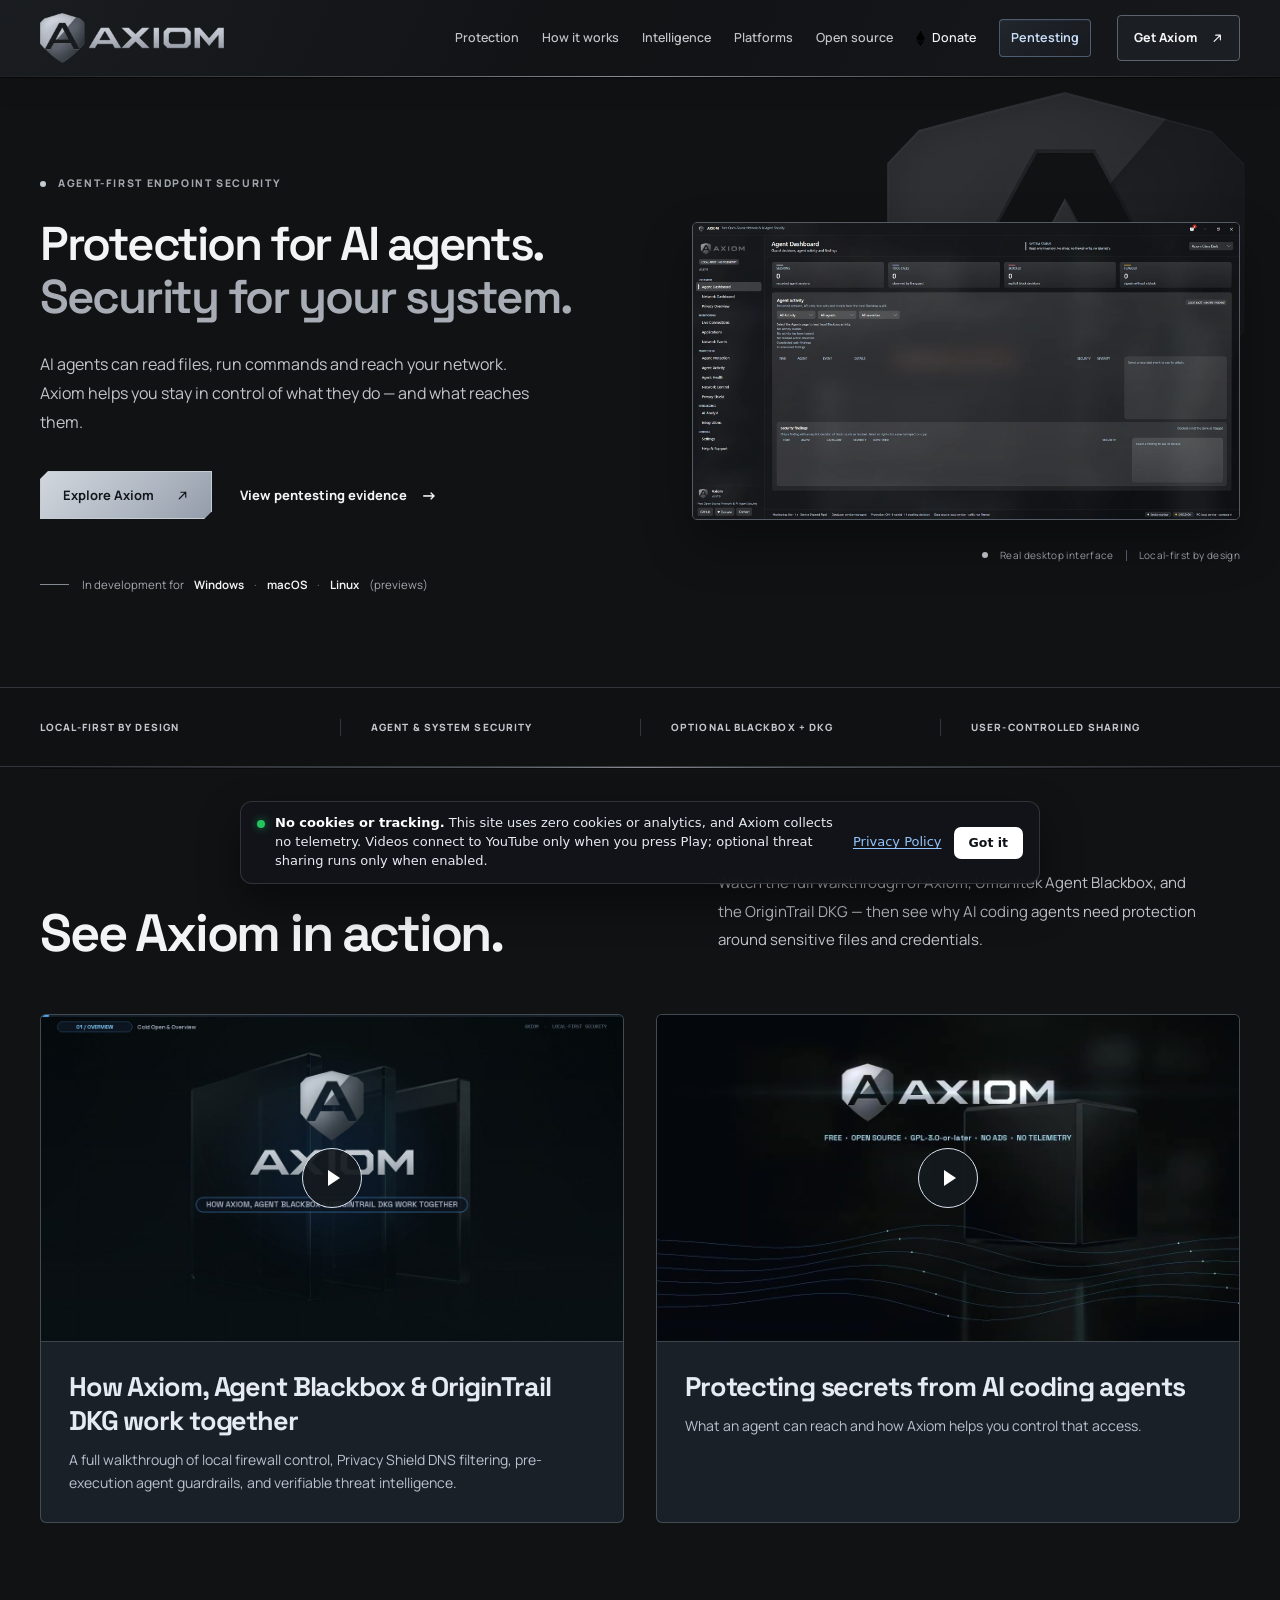
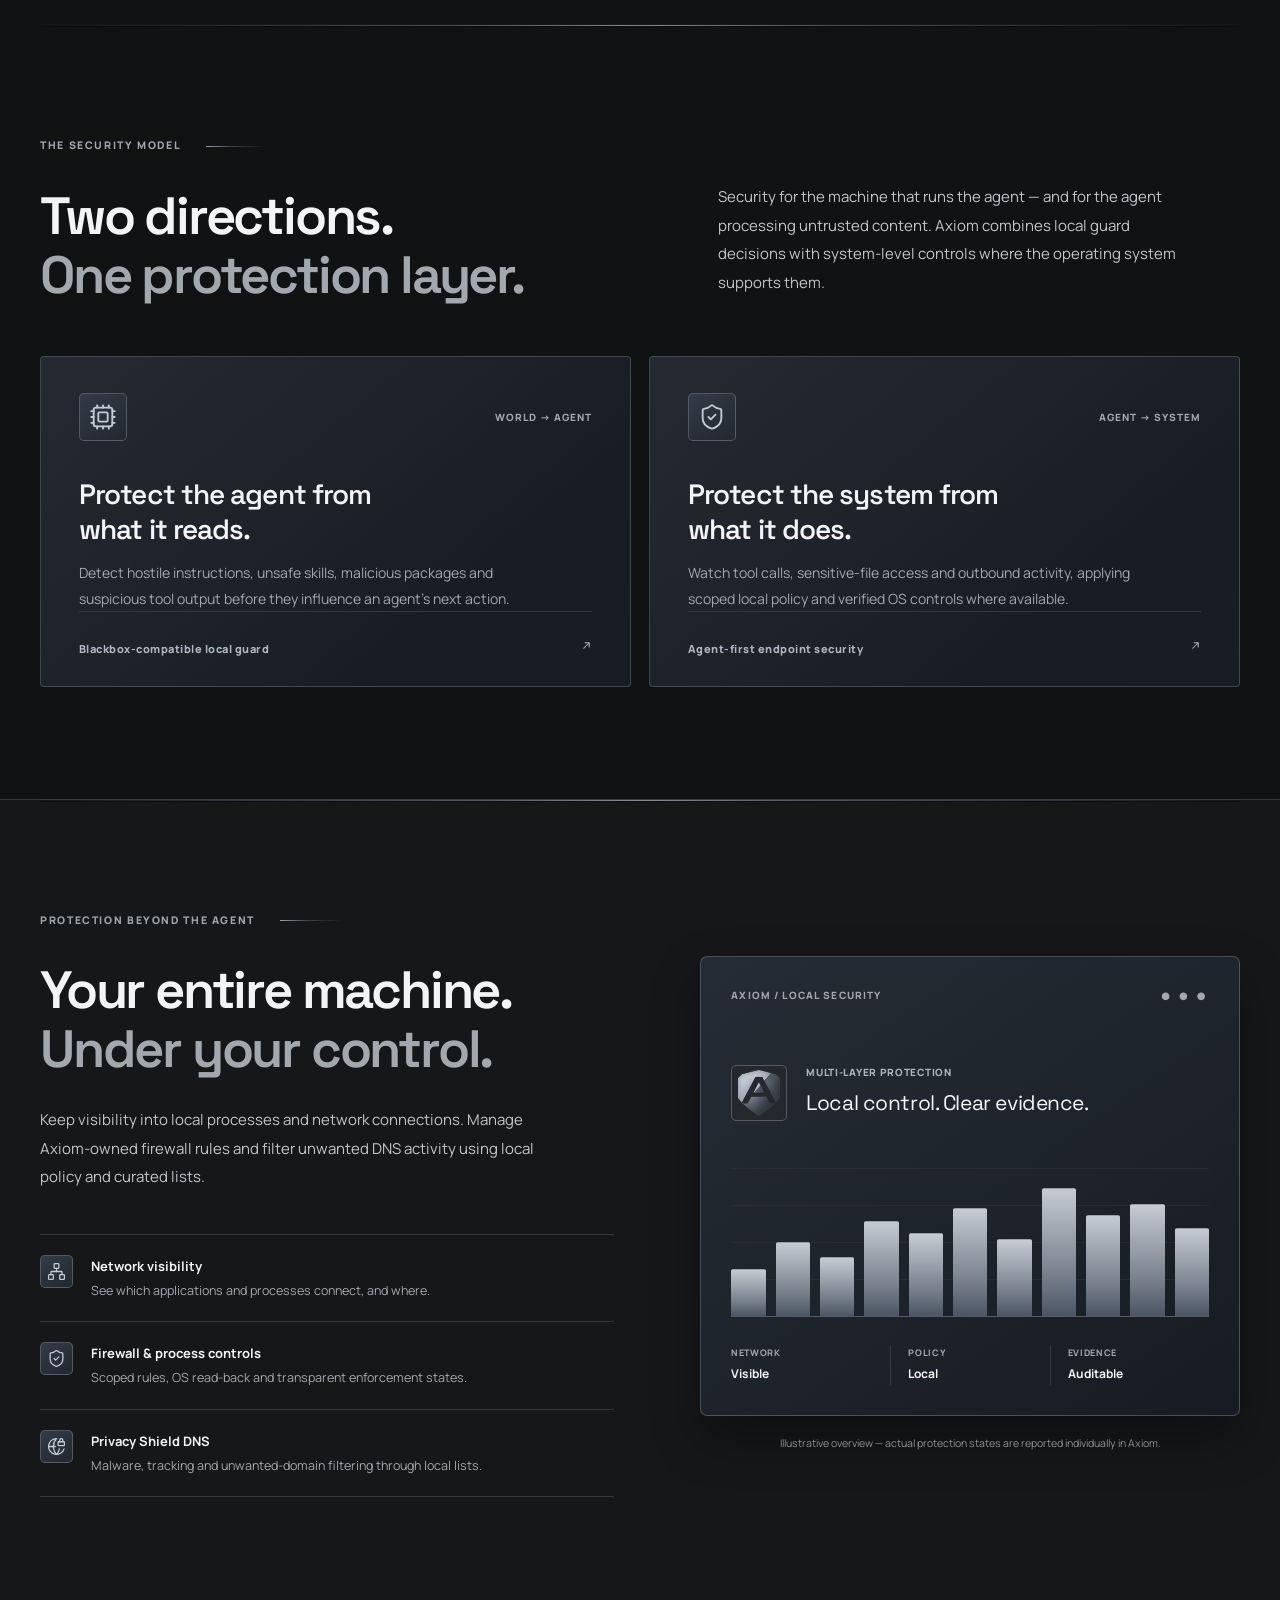
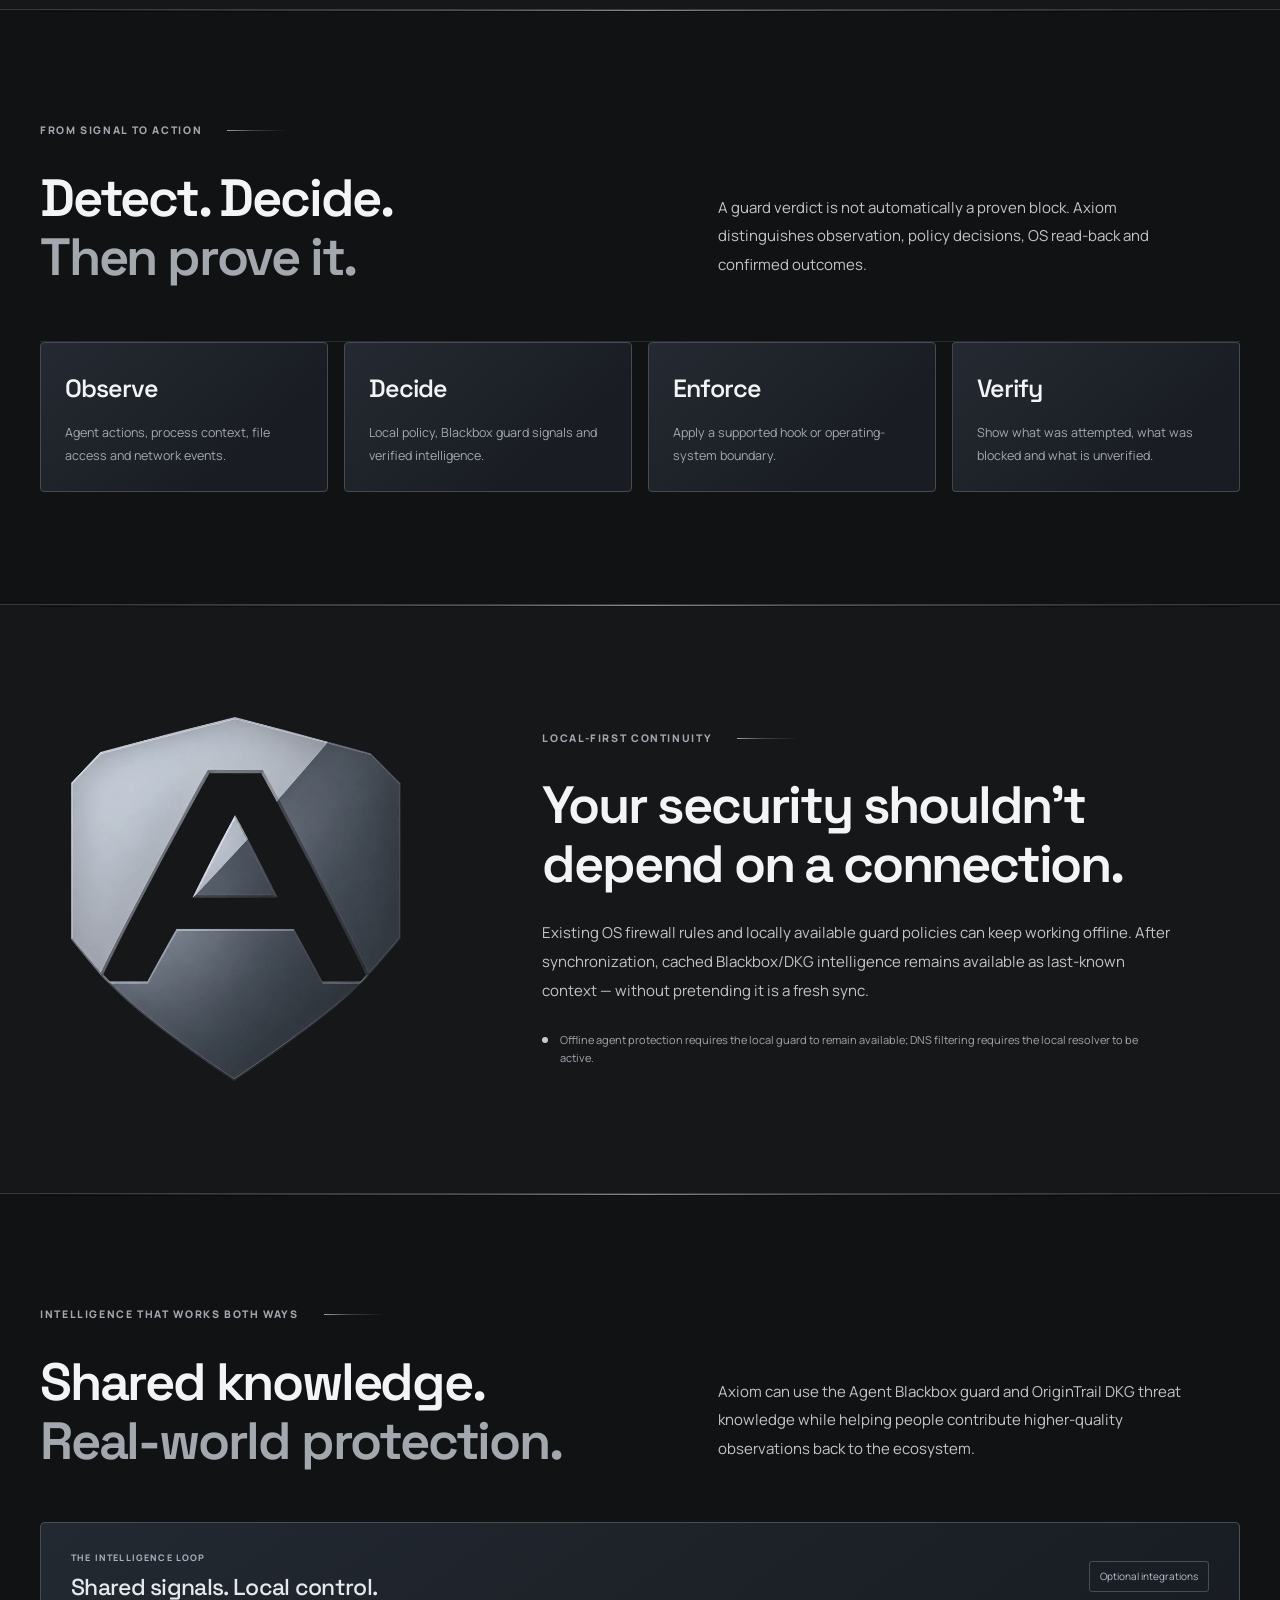
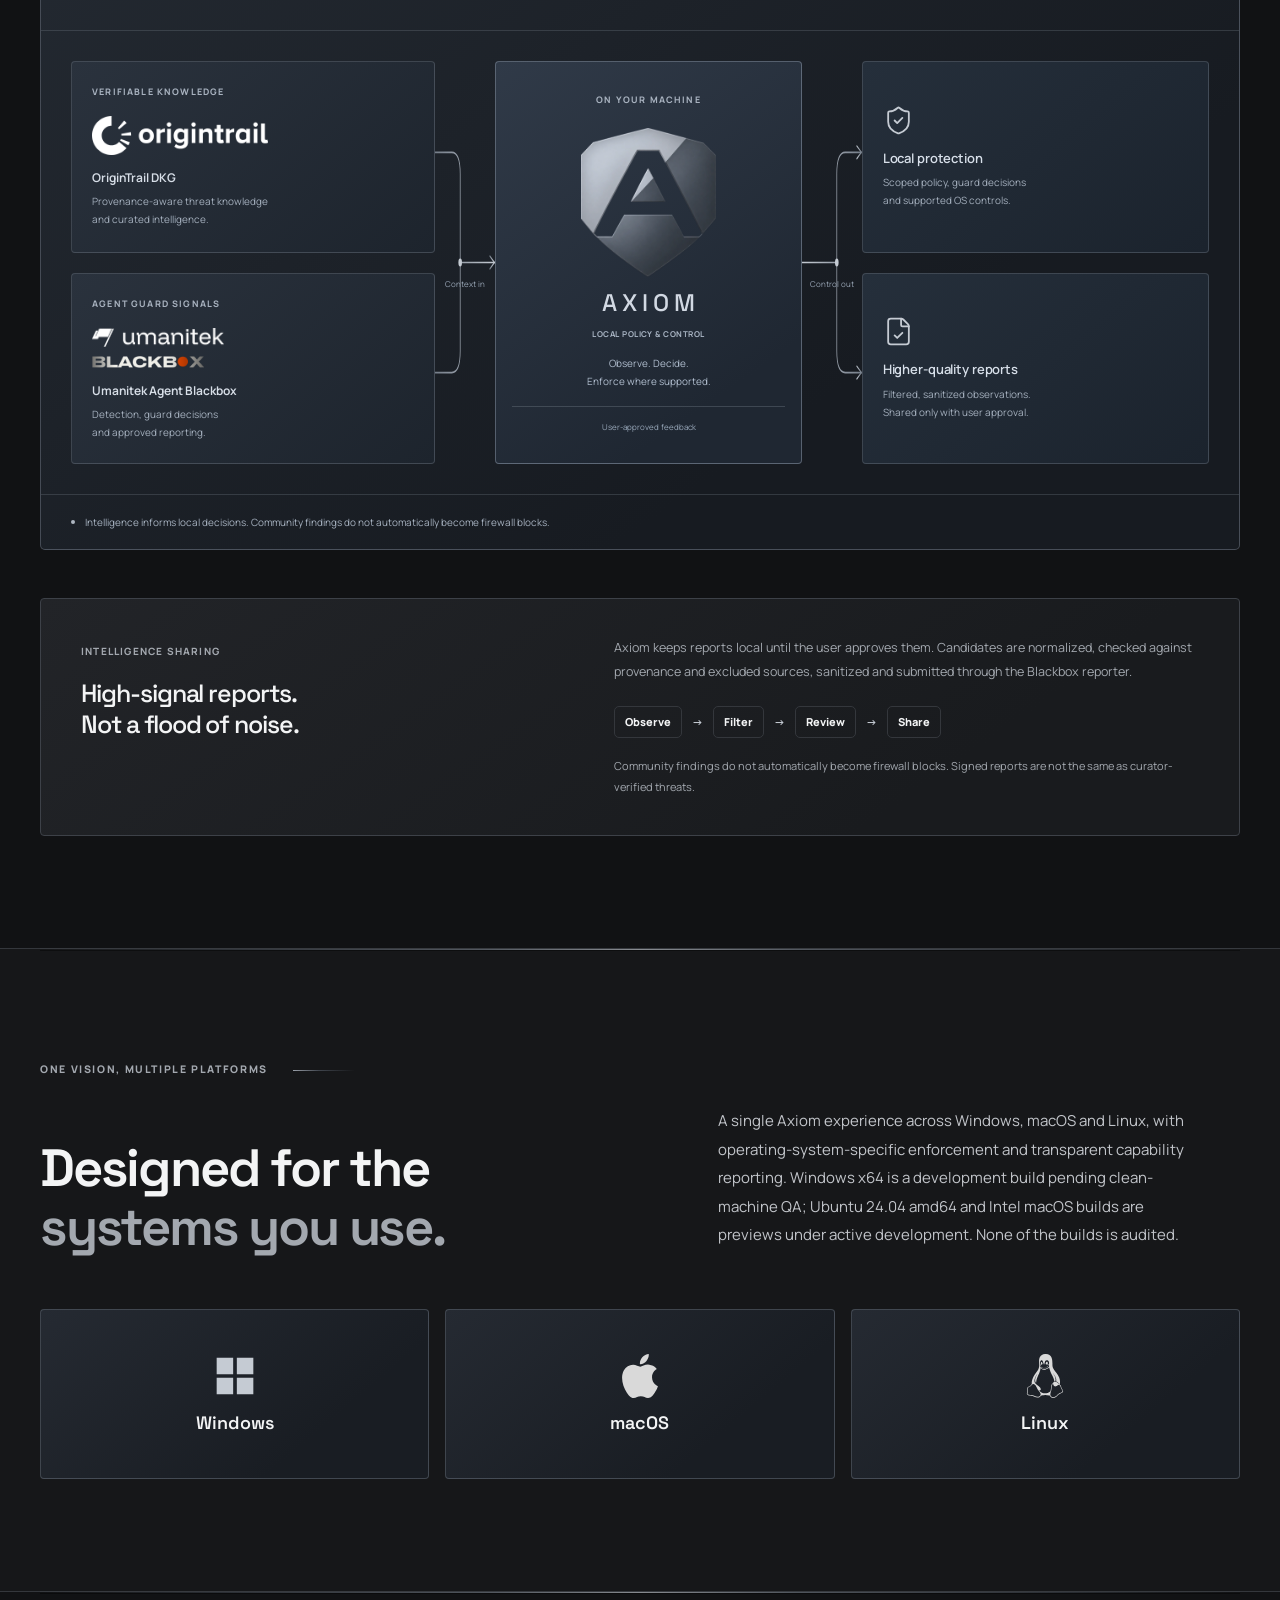
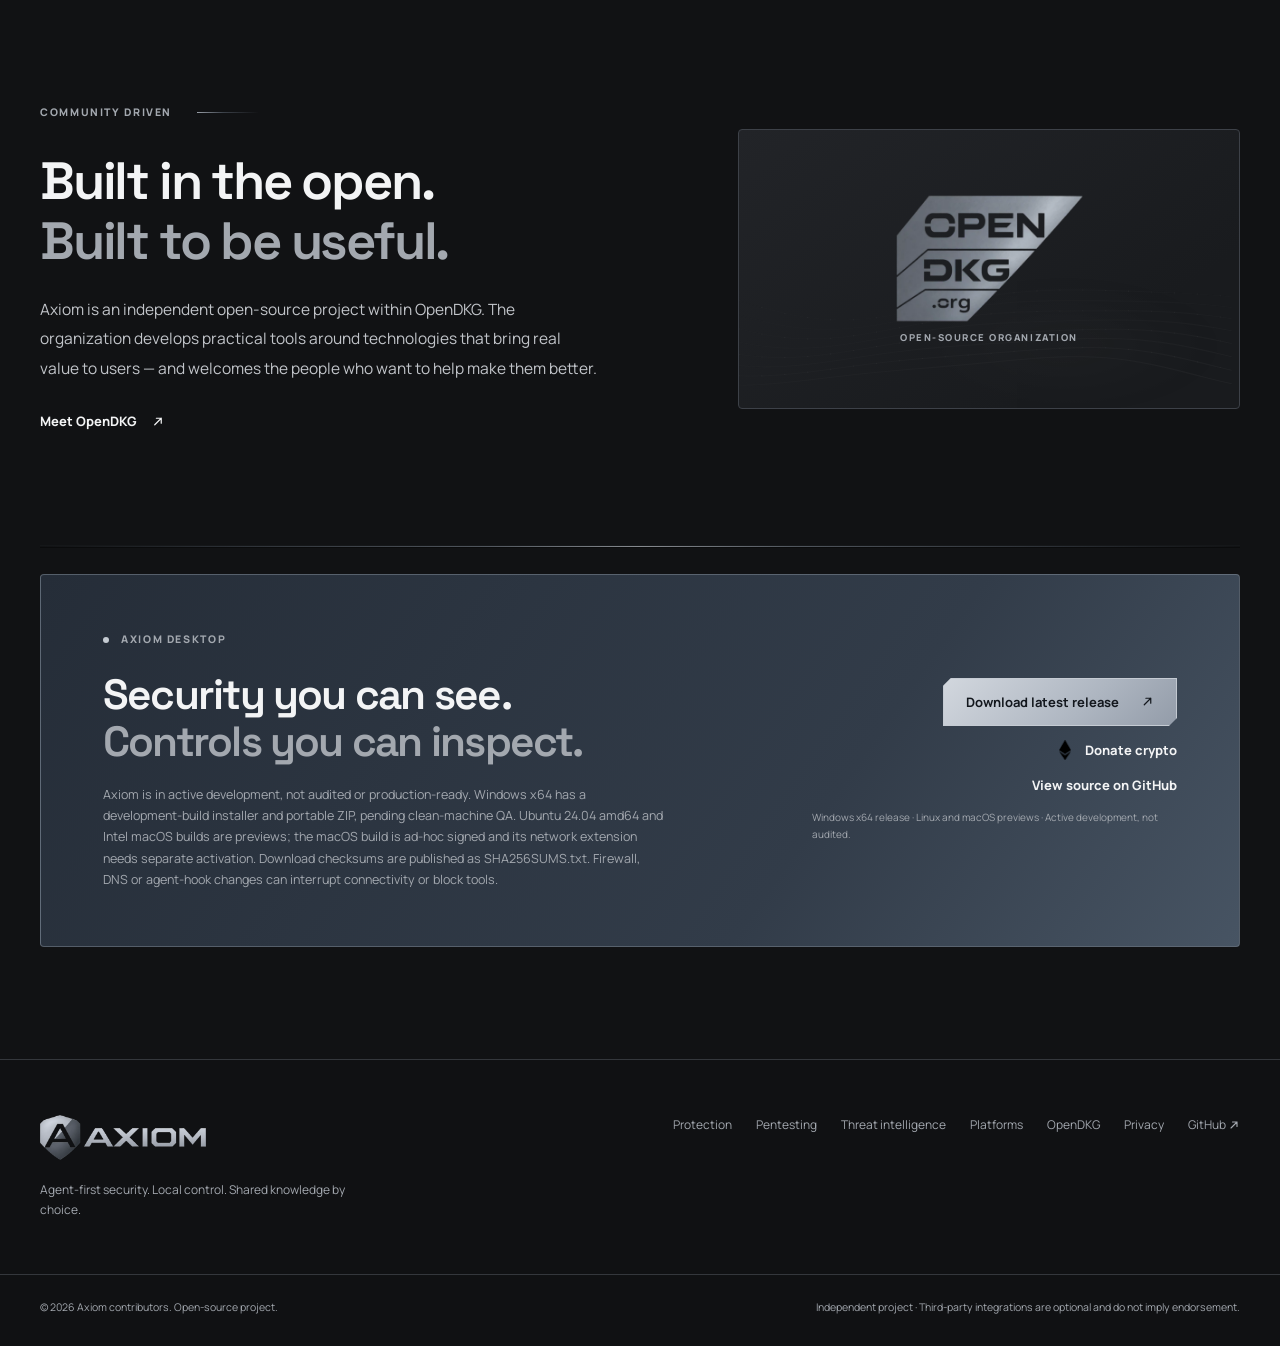
==== commit 4df6983f: "fix(axiom): describe Windows x64 as a development build pending clean-machine QA (#4) Several lines " ====
--- a/axiom/index.html
+++ b/axiom/index.html
@@ -1,11 +1,10 @@
 <!doctype html>
-<!-- Source: OpenDKG/Axiom-Website. Served at https://opendkg.org/axiom/ via the opendkg.org Pages build. -->
 <html lang="en">
 <head>
   <meta charset="utf-8">
   <meta name="viewport" content="width=device-width, initial-scale=1">
   <meta name="theme-color" content="#111317">
-  <meta name="description" content="Axiom is an agent-first, local-first security application for Windows, macOS and Linux. Protect AI agents and the systems they run on, with optional Agent Blackbox and OriginTrail DKG intelligence.">
+  <meta name="description" content="Axiom is an agent-first, local-first security application in active development: a Windows x64 development build pending clean-machine QA, with macOS and Linux previews. Protect AI agents and the systems they run on, with optional Agent Blackbox and OriginTrail DKG intelligence.">
   <meta property="og:type" content="website">
   <meta property="og:title" content="Axiom — Protection for AI agents and your system">
   <meta property="og:description" content="Agent-first protection. Local system controls. Shared intelligence, under your control.">
@@ -60,7 +59,7 @@
           <h1 id="hero-title">Protection for AI agents.<br><em>Security for your system.</em></h1>
           <p class="hero-intro">AI agents can read files, run commands and reach your network. Axiom helps you stay in control of what they do — and what reaches them.</p>
           <div class="hero-actions"><a href="#protection" class="button button-primary">Explore Axiom <svg class="link-arrow" viewBox="0 0 16 16" fill="none" stroke="currentColor" stroke-width="1.5" stroke-linecap="round" stroke-linejoin="round" aria-hidden="true" focusable="false"><path d="M4 12 12 4M6 4h6v6"/></svg></a><a href="pentesting.html" class="text-link">View pentesting evidence <span aria-hidden="true">→</span></a></div>
-          <div class="platform-line"><span class="platform-dash"></span> Built for <strong>Windows</strong><span class="dot">·</span><strong>macOS</strong><span class="dot">·</span><strong>Linux</strong></div>
+          <div class="platform-line"><span class="platform-dash"></span> In development for <strong>Windows</strong><span class="dot">·</span><strong>macOS</strong><span class="dot">·</span><strong>Linux</strong> (previews)</div>
         </div>
         <div class="hero-visual" aria-label="Real Axiom Glass Dark dashboard screenshot">
           <img class="hero-shield" src="assets/axiom-silver-shield.webp" width="640" height="702" alt="" aria-hidden="true">
@@ -148,14 +147,14 @@
    <figcaption id="intelligence-map-note"><span class="map-foot-dot" aria-hidden="true"></span>Intelligence informs local decisions. Community findings do not automatically become firewall blocks.</figcaption>
  </figure><div class="reporting"><div><span class="reporting-label">INTELLIGENCE SHARING</span><h3>High-signal reports.<br>Not a flood of noise.</h3></div><div><p>Axiom keeps reports local until the user approves them. Candidates are normalized, checked against provenance and excluded sources, sanitized and submitted through the Blackbox reporter.</p><div class="reporting-flow" aria-label="Evidence reporting process"><span>Observe</span><b>→</b><span>Filter</span><b>→</b><span>Review</span><b>→</b><span>Share</span></div><p class="reporting-note">Community findings do not automatically become firewall blocks. Signed reports are not the same as curator-verified threats.</p></div></div></section>
 
-      <section class="section platforms-section" id="platforms" aria-labelledby="platforms-title"><div class="shell"><div class="section-label">ONE VISION, MULTIPLE PLATFORMS</div><div class="section-head"><h2 id="platforms-title">Designed for the<br><span>systems you use.</span></h2><p>A single Axiom experience across Windows, macOS and Linux, with operating-system-specific enforcement and transparent capability reporting. Windows x64 is the current release; Ubuntu 24.04 amd64 and Intel macOS builds are previews under active development.</p></div><div class="platform-grid"><div class="platform-card"><span class="platform-symbol" aria-hidden="true"><svg viewBox="0 0 24 24" fill="currentColor" focusable="false"><path d="M2 2h9v9H2zM13 2h9v9h-9zM2 13h9v9H2zM13 13h9v9h-9z"/></svg></span><strong>Windows</strong></div><div class="platform-card"><span class="platform-symbol" aria-hidden="true"><img src="assets/icons/apple.svg" width="44" height="44" alt="" loading="lazy"></span><strong>macOS</strong></div><div class="platform-card"><span class="platform-symbol" aria-hidden="true"><img src="assets/icons/linux.svg" width="44" height="44" alt="" loading="lazy"></span><strong>Linux</strong></div></div></div></section>
+      <section class="section platforms-section" id="platforms" aria-labelledby="platforms-title"><div class="shell"><div class="section-label">ONE VISION, MULTIPLE PLATFORMS</div><div class="section-head"><h2 id="platforms-title">Designed for the<br><span>systems you use.</span></h2><p>A single Axiom experience across Windows, macOS and Linux, with operating-system-specific enforcement and transparent capability reporting. Windows x64 is a development build pending clean-machine QA; Ubuntu 24.04 amd64 and Intel macOS builds are previews under active development. None of the builds is audited.</p></div><div class="platform-grid"><div class="platform-card"><span class="platform-symbol" aria-hidden="true"><svg viewBox="0 0 24 24" fill="currentColor" focusable="false"><path d="M2 2h9v9H2zM13 2h9v9h-9zM2 13h9v9H2zM13 13h9v9h-9z"/></svg></span><strong>Windows</strong></div><div class="platform-card"><span class="platform-symbol" aria-hidden="true"><img src="assets/icons/apple.svg" width="44" height="44" alt="" loading="lazy"></span><strong>macOS</strong></div><div class="platform-card"><span class="platform-symbol" aria-hidden="true"><img src="assets/icons/linux.svg" width="44" height="44" alt="" loading="lazy"></span><strong>Linux</strong></div></div></div></section>
 
       <section class="section shell community" id="community" aria-labelledby="community-title"><div class="community-main"><div><div class="section-label">COMMUNITY DRIVEN</div><h2 id="community-title">Built in the open.<br><span>Built to be useful.</span></h2><p>Axiom is an independent open-source project within OpenDKG. The organization develops practical tools around technologies that bring real value to users — and welcomes the people who want to help make them better.</p><a class="text-link" href="https://github.com/OpenDKG" target="_blank" rel="noopener noreferrer">Meet OpenDKG <svg class="link-arrow" viewBox="0 0 16 16" fill="none" stroke="currentColor" stroke-width="1.5" stroke-linecap="round" stroke-linejoin="round" aria-hidden="true" focusable="false"><path d="M4 12 12 4M6 4h6v6"/></svg></a></div><div class="community-brand">
               <img class="community-wave" src="assets/opendkg-wave.svg" width="621" height="180" alt="" loading="lazy" decoding="async" aria-hidden="true">
               <img class="community-lockup" src="assets/opendkg-titanium.webp" width="420" height="294" loading="lazy" decoding="async" alt="OpenDKG logo"><small>OPEN-SOURCE ORGANIZATION</small>
             </div></div></section>
 
-      <section class="section shell download-section" id="download" aria-labelledby="download-title"><div class="download-box"><div><div class="eyebrow"><span class="eyebrow-marker"></span> AXIOM DESKTOP</div><h2 id="download-title">Security you can see.<br><span>Control you can trust.</span></h2><p>Built for Windows, macOS and Linux. Windows x64 has a current installer and portable ZIP. Ubuntu 24.04 amd64 and Intel macOS builds are previews; the macOS build is ad-hoc signed and its network extension needs separate activation. Download checksums are published as SHA256SUMS.txt. Axiom is in active development, not audited or production-ready: firewall, DNS or agent-hook changes can interrupt connectivity or block tools.</p></div><div class="download-actions"><a class="button button-primary" href="https://github.com/OpenDKG/Axiom/releases/latest" target="_blank" rel="noopener noreferrer">Download latest release <svg class="link-arrow" viewBox="0 0 16 16" fill="none" stroke="currentColor" stroke-width="1.5" stroke-linecap="round" stroke-linejoin="round" aria-hidden="true" focusable="false"><path d="M4 12 12 4M6 4h6v6"/></svg></a><a class="text-link" href="https://opendkg.org/donate/"><img src="assets/icons/ethereum.png" alt="" width="12" height="20">Donate crypto</a><a class="text-link" href="https://github.com/OpenDKG/Axiom" target="_blank" rel="noopener noreferrer">View source on GitHub</a><span>Windows x64 release · Linux and macOS previews · Active development, not audited.</span></div></div></section>
+      <section class="section shell download-section" id="download" aria-labelledby="download-title"><div class="download-box"><div><div class="eyebrow"><span class="eyebrow-marker"></span> AXIOM DESKTOP</div><h2 id="download-title">Security you can see.<br><span>Controls you can inspect.</span></h2><p>Axiom is in active development, not audited or production-ready. Windows x64 has a development-build installer and portable ZIP, pending clean-machine QA. Ubuntu 24.04 amd64 and Intel macOS builds are previews; the macOS build is ad-hoc signed and its network extension needs separate activation. Download checksums are published as SHA256SUMS.txt. Firewall, DNS or agent-hook changes can interrupt connectivity or block tools.</p></div><div class="download-actions"><a class="button button-primary" href="https://github.com/OpenDKG/Axiom/releases/latest" target="_blank" rel="noopener noreferrer">Download latest release <svg class="link-arrow" viewBox="0 0 16 16" fill="none" stroke="currentColor" stroke-width="1.5" stroke-linecap="round" stroke-linejoin="round" aria-hidden="true" focusable="false"><path d="M4 12 12 4M6 4h6v6"/></svg></a><a class="text-link" href="https://opendkg.org/donate/"><img src="assets/icons/ethereum.png" alt="" width="12" height="20">Donate crypto</a><a class="text-link" href="https://github.com/OpenDKG/Axiom" target="_blank" rel="noopener noreferrer">View source on GitHub</a><span>Windows x64 release · Linux and macOS previews · Active development, not audited.</span></div></div></section>
     </main>
 
     <footer class="site-footer"><div class="shell footer-main"><div class="footer-brand"><a href="#top" aria-label="Axiom — back to top"><img src="assets/axiom-silver-lockup.webp" width="1100" height="300" loading="lazy" alt="Axiom"></a><p>Agent-first security. Local control. Shared knowledge by choice.</p></div><div class="footer-links"><a href="#protection">Protection</a><a href="pentesting.html">Pentesting</a><a href="#intelligence">Threat intelligence</a><a href="#platforms">Platforms</a><a href="#community">OpenDKG</a><a href="https://opendkg.org/privacy/">Privacy</a><a href="https://github.com/OpenDKG" target="_blank" rel="noopener noreferrer">GitHub <svg class="link-arrow" viewBox="0 0 16 16" fill="none" stroke="currentColor" stroke-width="1.5" stroke-linecap="round" stroke-linejoin="round" aria-hidden="true" focusable="false"><path d="M4 12 12 4M6 4h6v6"/></svg></a></div></div><div class="shell footer-bottom"><span>© <span id="year">2026</span> Axiom contributors. Open-source project.</span><span>Independent project · Third-party integrations are optional and do not imply endorsement.</span></div></footer>
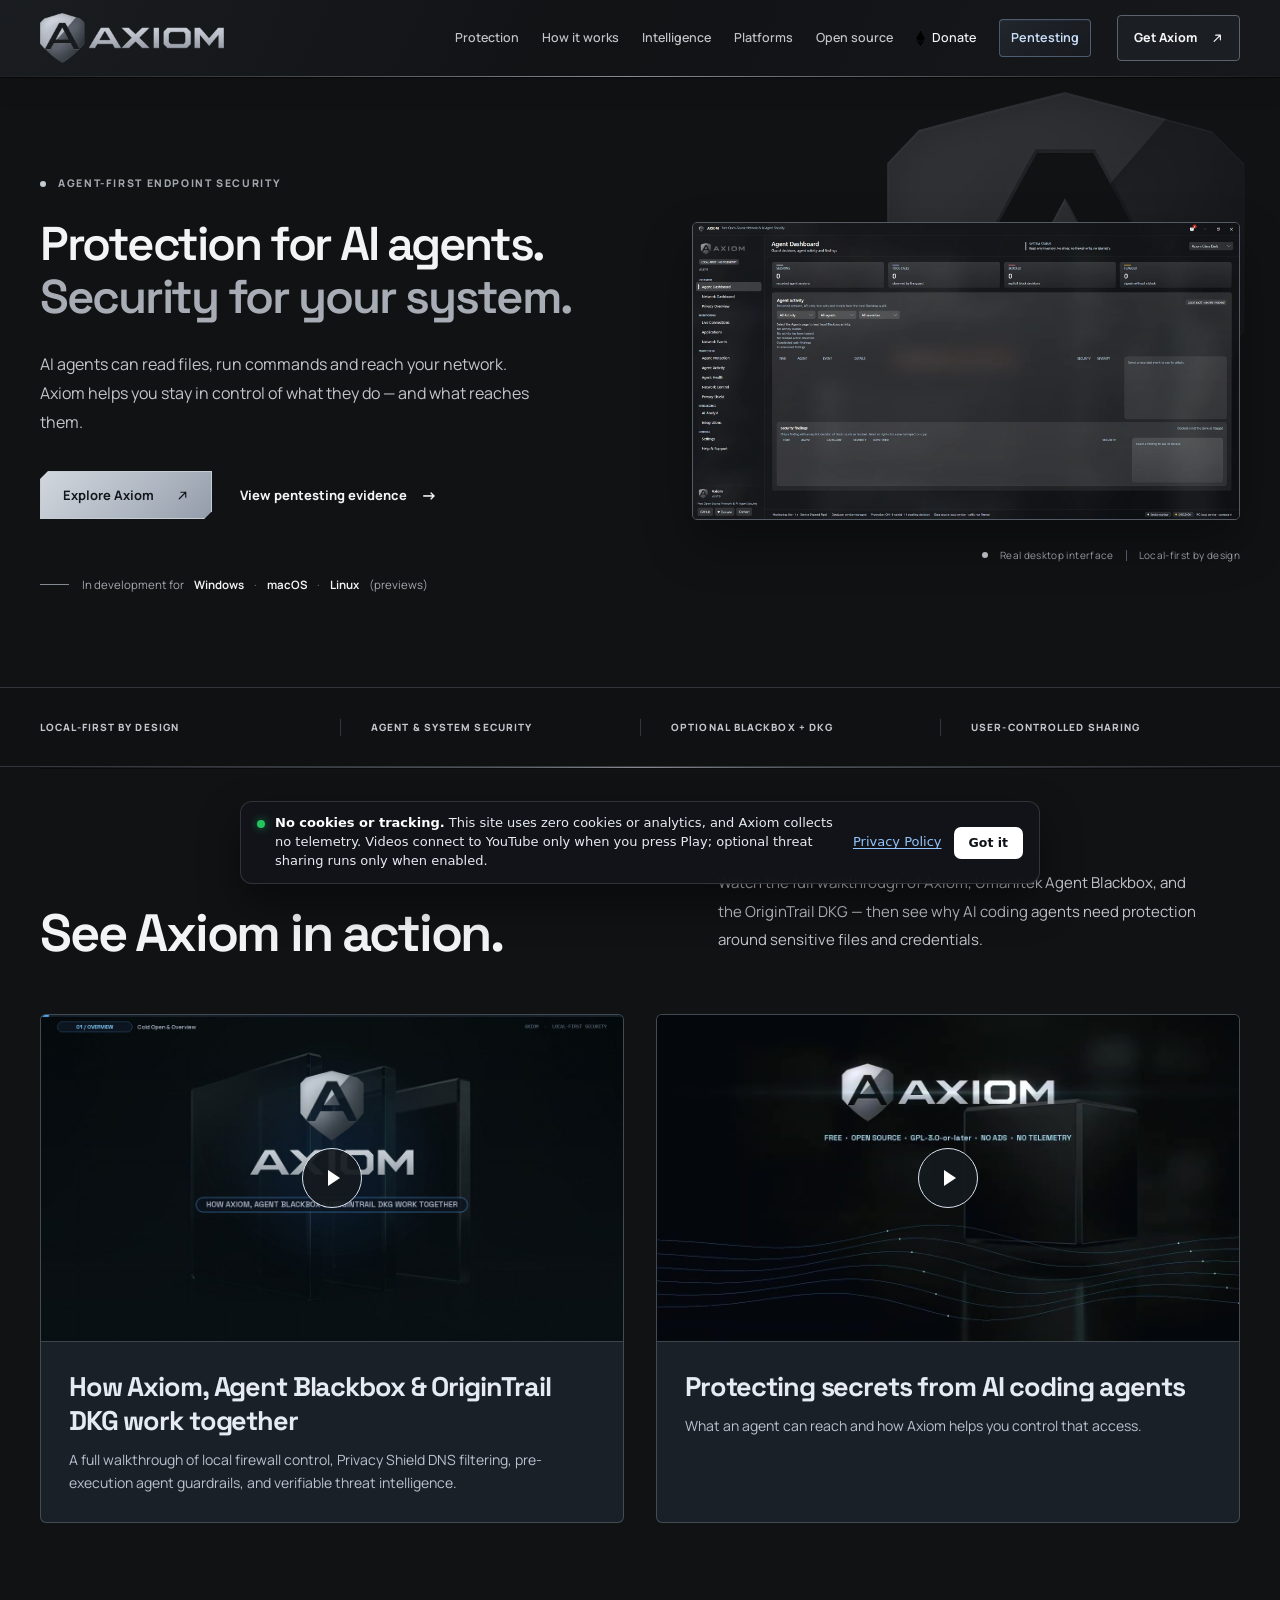
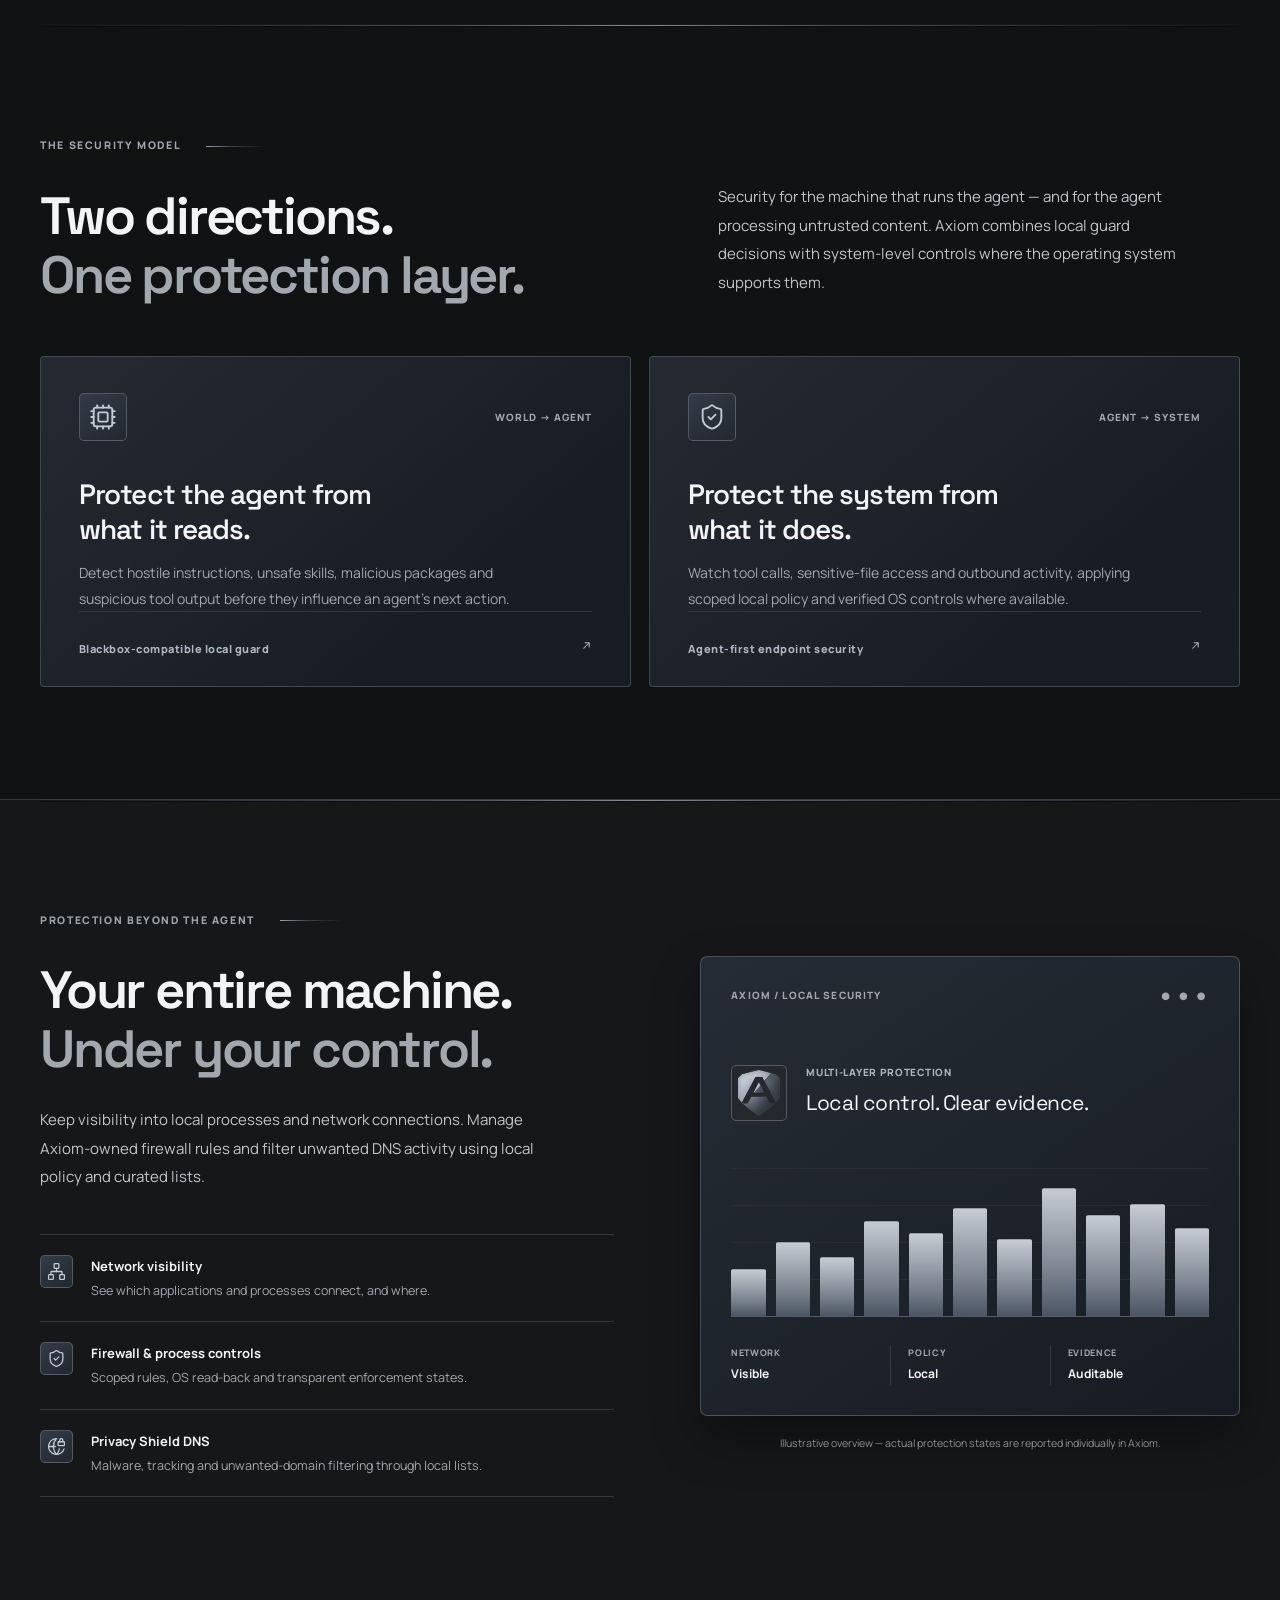
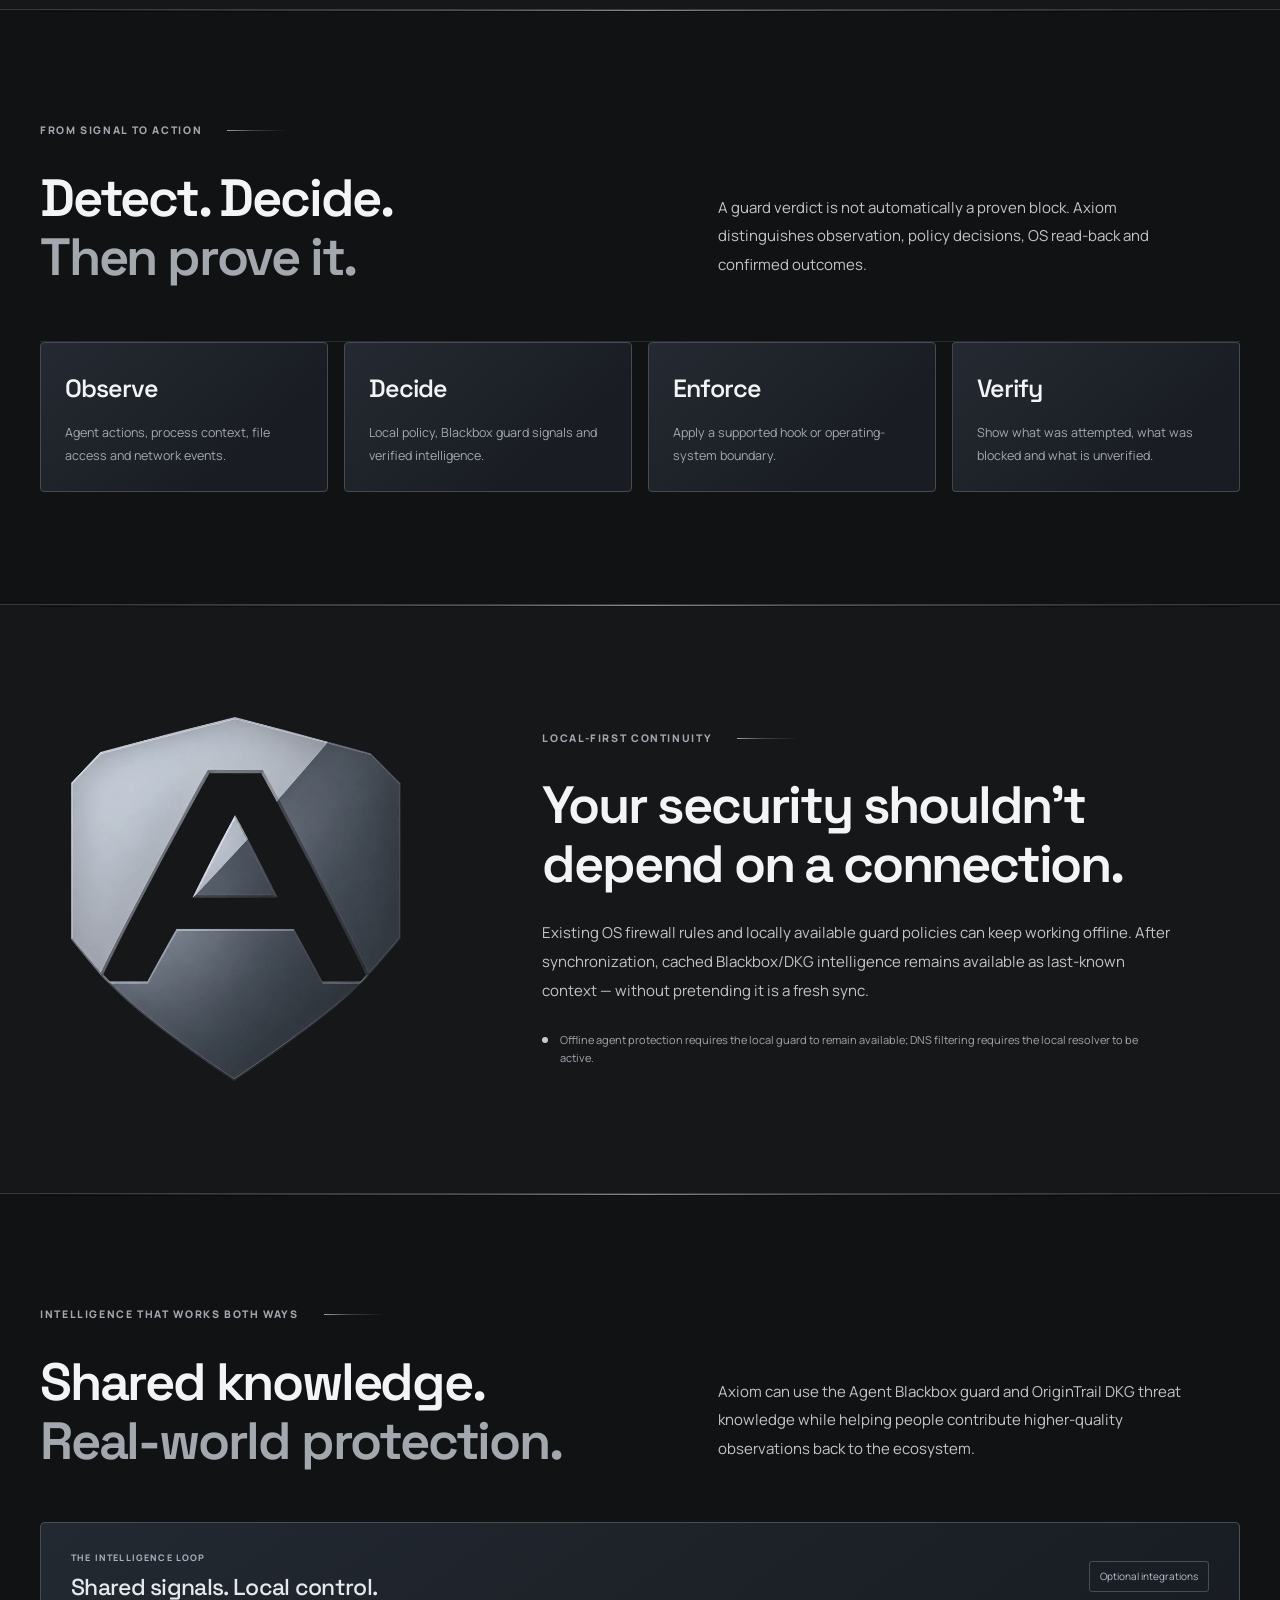
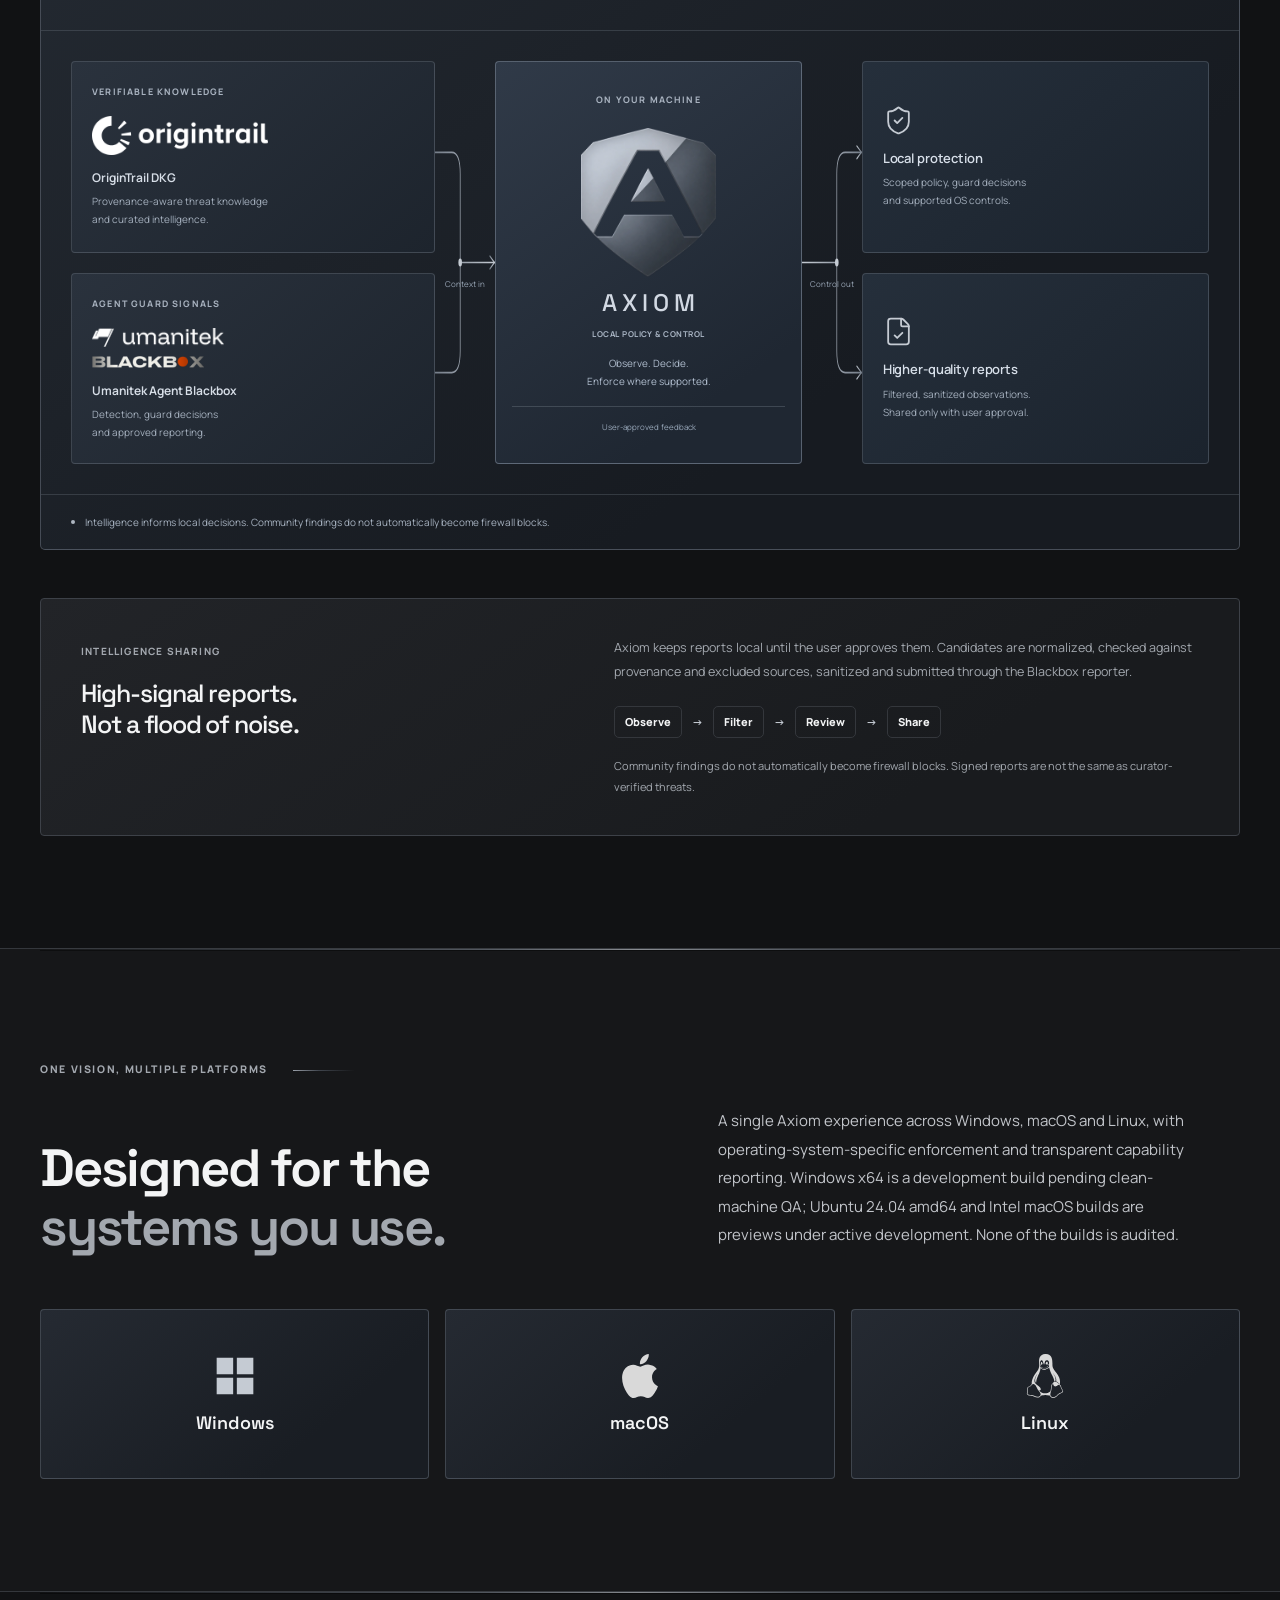
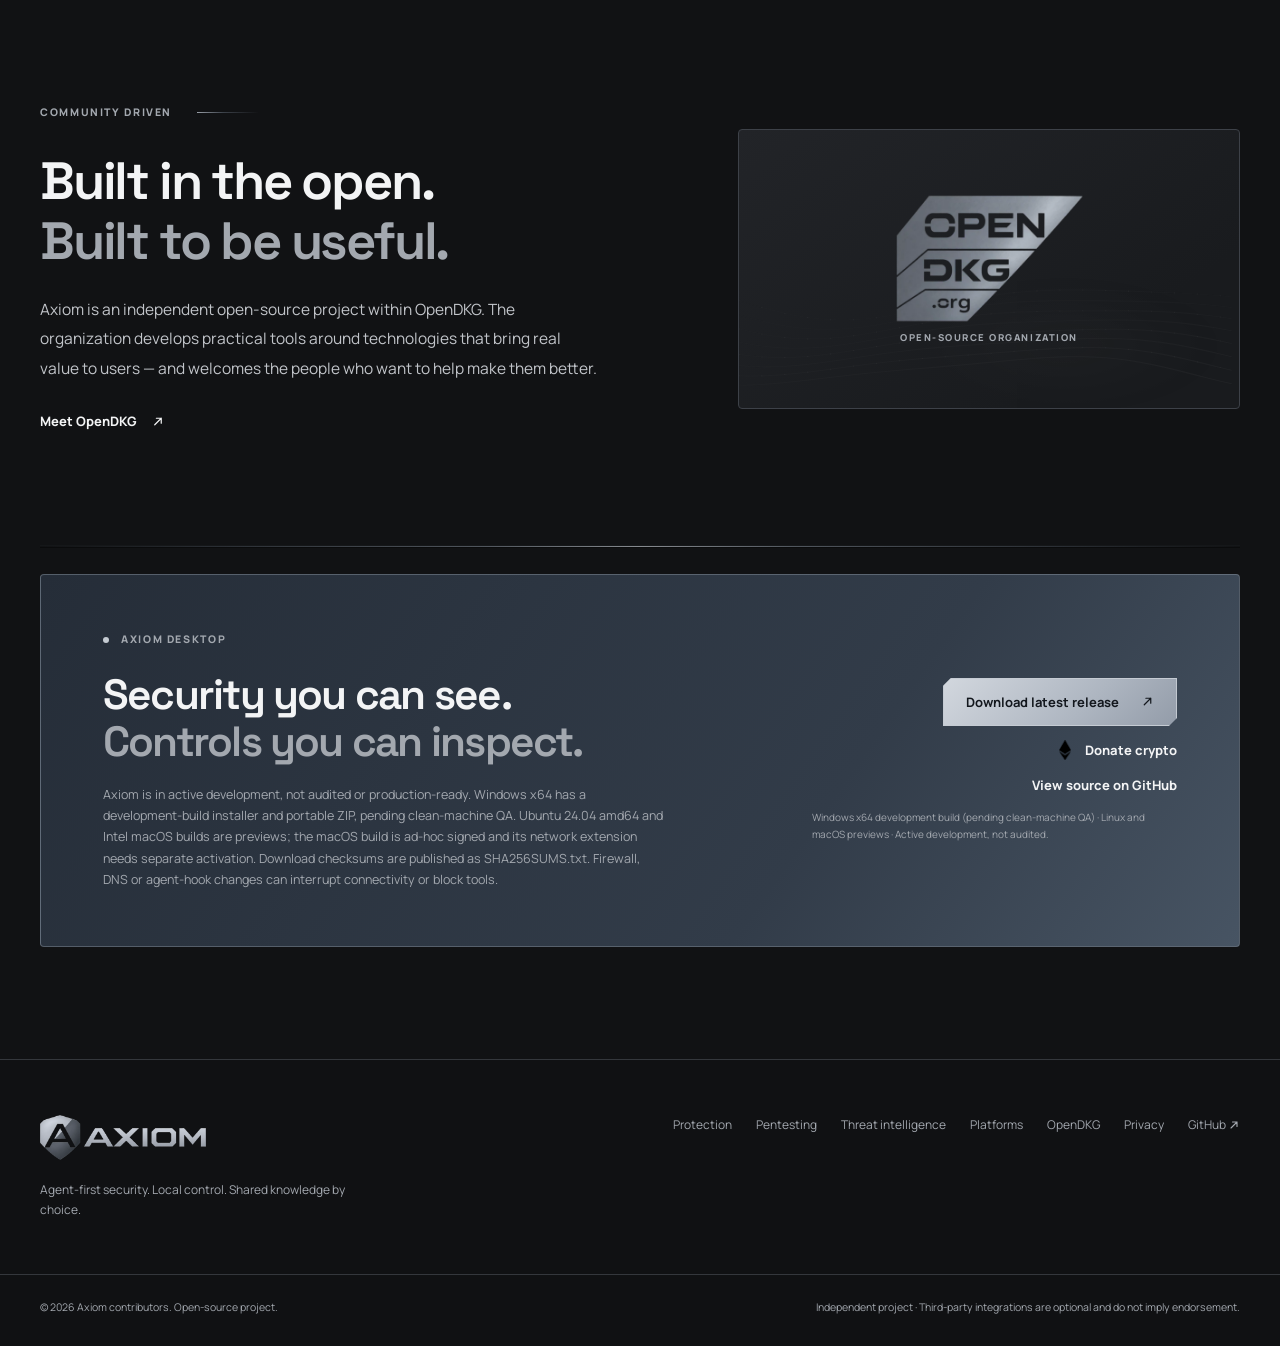
==== commit b1150835: "fix(axiom): qualify the download footer line as a development build (#4) The download box footer sti" ====
--- a/axiom/index.html
+++ b/axiom/index.html
@@ -154,7 +154,7 @@
               <img class="community-lockup" src="assets/opendkg-titanium.webp" width="420" height="294" loading="lazy" decoding="async" alt="OpenDKG logo"><small>OPEN-SOURCE ORGANIZATION</small>
             </div></div></section>
 
-      <section class="section shell download-section" id="download" aria-labelledby="download-title"><div class="download-box"><div><div class="eyebrow"><span class="eyebrow-marker"></span> AXIOM DESKTOP</div><h2 id="download-title">Security you can see.<br><span>Controls you can inspect.</span></h2><p>Axiom is in active development, not audited or production-ready. Windows x64 has a development-build installer and portable ZIP, pending clean-machine QA. Ubuntu 24.04 amd64 and Intel macOS builds are previews; the macOS build is ad-hoc signed and its network extension needs separate activation. Download checksums are published as SHA256SUMS.txt. Firewall, DNS or agent-hook changes can interrupt connectivity or block tools.</p></div><div class="download-actions"><a class="button button-primary" href="https://github.com/OpenDKG/Axiom/releases/latest" target="_blank" rel="noopener noreferrer">Download latest release <svg class="link-arrow" viewBox="0 0 16 16" fill="none" stroke="currentColor" stroke-width="1.5" stroke-linecap="round" stroke-linejoin="round" aria-hidden="true" focusable="false"><path d="M4 12 12 4M6 4h6v6"/></svg></a><a class="text-link" href="https://opendkg.org/donate/"><img src="assets/icons/ethereum.png" alt="" width="12" height="20">Donate crypto</a><a class="text-link" href="https://github.com/OpenDKG/Axiom" target="_blank" rel="noopener noreferrer">View source on GitHub</a><span>Windows x64 release · Linux and macOS previews · Active development, not audited.</span></div></div></section>
+      <section class="section shell download-section" id="download" aria-labelledby="download-title"><div class="download-box"><div><div class="eyebrow"><span class="eyebrow-marker"></span> AXIOM DESKTOP</div><h2 id="download-title">Security you can see.<br><span>Controls you can inspect.</span></h2><p>Axiom is in active development, not audited or production-ready. Windows x64 has a development-build installer and portable ZIP, pending clean-machine QA. Ubuntu 24.04 amd64 and Intel macOS builds are previews; the macOS build is ad-hoc signed and its network extension needs separate activation. Download checksums are published as SHA256SUMS.txt. Firewall, DNS or agent-hook changes can interrupt connectivity or block tools.</p></div><div class="download-actions"><a class="button button-primary" href="https://github.com/OpenDKG/Axiom/releases/latest" target="_blank" rel="noopener noreferrer">Download latest release <svg class="link-arrow" viewBox="0 0 16 16" fill="none" stroke="currentColor" stroke-width="1.5" stroke-linecap="round" stroke-linejoin="round" aria-hidden="true" focusable="false"><path d="M4 12 12 4M6 4h6v6"/></svg></a><a class="text-link" href="https://opendkg.org/donate/"><img src="assets/icons/ethereum.png" alt="" width="12" height="20">Donate crypto</a><a class="text-link" href="https://github.com/OpenDKG/Axiom" target="_blank" rel="noopener noreferrer">View source on GitHub</a><span>Windows x64 development build (pending clean-machine QA) · Linux and macOS previews · Active development, not audited.</span></div></div></section>
     </main>
 
     <footer class="site-footer"><div class="shell footer-main"><div class="footer-brand"><a href="#top" aria-label="Axiom — back to top"><img src="assets/axiom-silver-lockup.webp" width="1100" height="300" loading="lazy" alt="Axiom"></a><p>Agent-first security. Local control. Shared knowledge by choice.</p></div><div class="footer-links"><a href="#protection">Protection</a><a href="pentesting.html">Pentesting</a><a href="#intelligence">Threat intelligence</a><a href="#platforms">Platforms</a><a href="#community">OpenDKG</a><a href="https://opendkg.org/privacy/">Privacy</a><a href="https://github.com/OpenDKG" target="_blank" rel="noopener noreferrer">GitHub <svg class="link-arrow" viewBox="0 0 16 16" fill="none" stroke="currentColor" stroke-width="1.5" stroke-linecap="round" stroke-linejoin="round" aria-hidden="true" focusable="false"><path d="M4 12 12 4M6 4h6v6"/></svg></a></div></div><div class="shell footer-bottom"><span>© <span id="year">2026</span> Axiom contributors. Open-source project.</span><span>Independent project · Third-party integrations are optional and do not imply endorsement.</span></div></footer>
